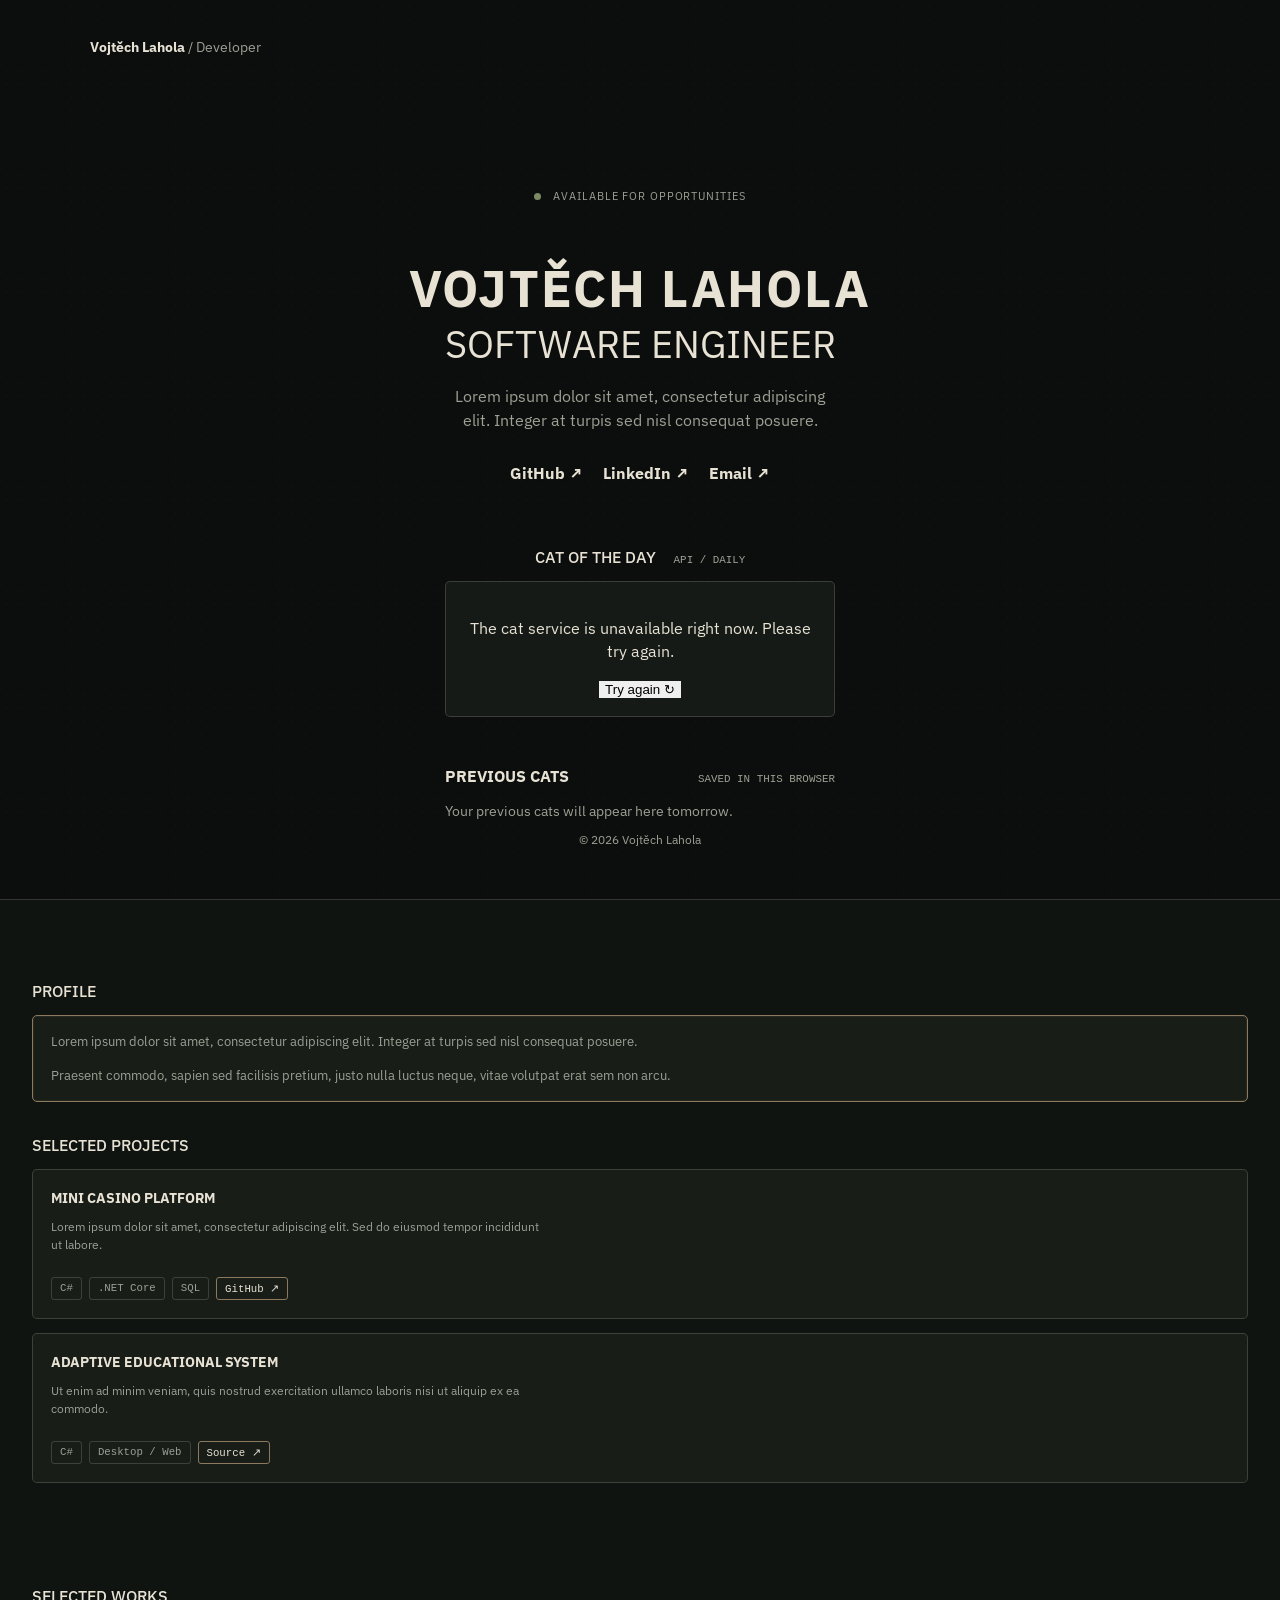
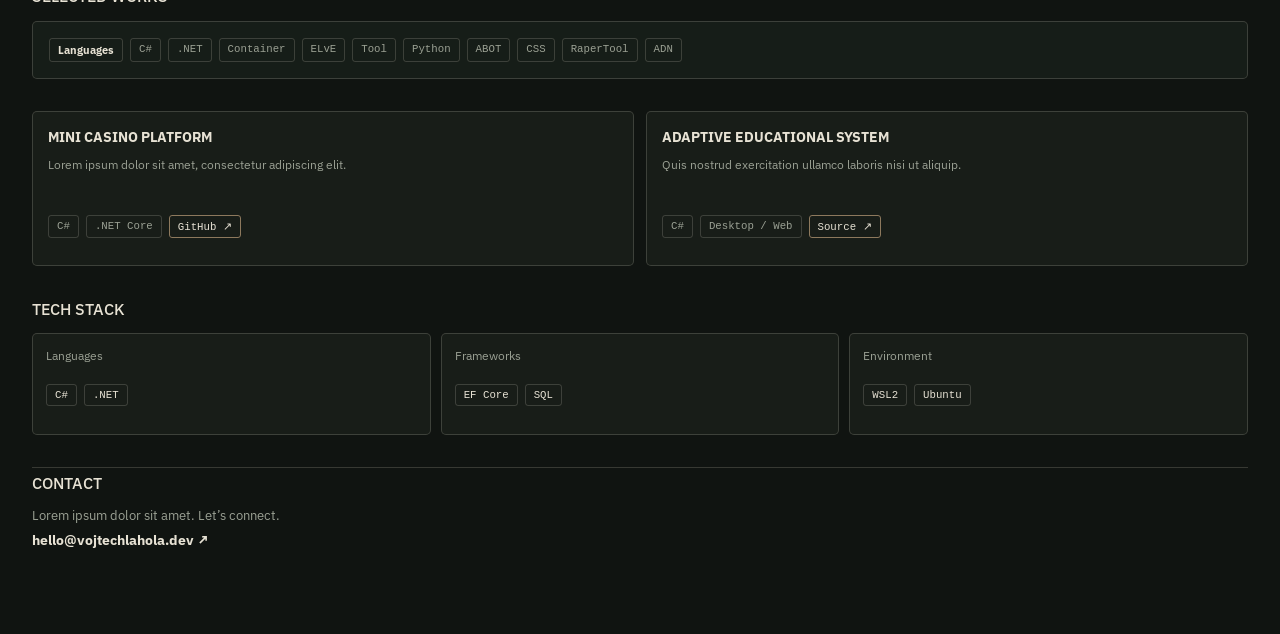
==== index.html @ 780a8e5b "Add previous cat history Co-authored-by: Copilot <223556219+Copilot@users.noreply.github.com>" ====
<!doctype html>
<html lang="en">
  <head>
    <meta charset="UTF-8" />
    <meta name="viewport" content="width=device-width, initial-scale=1.0" />
    <meta name="description" content="Portfolio of Vojtech Lahola, software engineer." />
    <title>Vojtech Lahola / Software Engineer</title>
    <link rel="preconnect" href="https://fonts.googleapis.com" />
    <link rel="preconnect" href="https://fonts.gstatic.com" crossorigin />
    <link href="https://fonts.googleapis.com/css2?family=IBM+Plex+Sans:wght@400;500;600;700&display=swap" rel="stylesheet" />
    <link rel="stylesheet" href="style.css?v=responsive-layout-animations" />
    <link rel="stylesheet" href="cat.css?v=cat-history" />
    <script src="script.js" defer></script>
    <script src="cat.js" defer></script>
  </head>
  <body>
    <div class="dashboard">
      <aside class="identity-panel">
        <a class="wordmark" href="#top">Vojtěch Lahola <span>/ Developer</span></a>
        <div class="identity-content">
          <p class="status-line"><span></span> Available for opportunities</p>
          <h1>Vojtěch Lahola</h1>
          <h2>Software Engineer</h2>
          <p class="identity-summary">Lorem ipsum dolor sit amet, consectetur adipiscing elit. Integer at turpis sed nisl consequat posuere.</p>
          <div class="identity-links">
            <a href="https://github.com/VojtechLahola" target="_blank" rel="noreferrer">GitHub ↗</a>
            <a href="https://www.linkedin.com/" target="_blank" rel="noreferrer">LinkedIn ↗</a>
            <a href="mailto:hello@vojtechlahola.dev">Email ↗</a>
          </div>
        </div>
        <div class="hero-cat">
          <div class="hero-cat-heading">
            <h2>Cat of the day</h2>
            <span>API / daily</span>
          </div>
          <div class="cat-card" aria-live="polite">
            <div class="cat-loading"><span class="loading-dot"></span><p>Finding today’s cat...</p></div>
            <img class="cat-image" alt="" />
            <div class="cat-details"><p class="cat-date"></p><div class="cat-actions"><a class="text-link cat-source" href="#" target="_blank" rel="noreferrer">Original ↗</a><a class="text-link cat-download" href="#" download>Save image ↓</a></div></div>
            <p class="cat-error" role="alert"></p>
            <button class="button button-primary retry-button" type="button">Try again ↻</button>
          </div>
          <section class="cat-history" aria-labelledby="cat-history-title">
            <div class="cat-history-heading"><h3 id="cat-history-title">Previous cats</h3><span>Saved in this browser</span></div>
            <div class="cat-history-list"></div>
            <p class="cat-history-empty">Your previous cats will appear here tomorrow.</p>
          </section>
        </div>
        <p class="identity-footer">© <span id="current-year"></span> Vojtěch Lahola</p>
      </aside>

      <main id="top" class="dashboard-main">
        <section id="profile" class="panel profile-panel">
          <h2 class="panel-title">Profile</h2>
          <div class="panel-box profile-box">
            <p>Lorem ipsum dolor sit amet, consectetur adipiscing elit. Integer at turpis sed nisl consequat posuere.</p>
            <p>Praesent commodo, sapien sed facilisis pretium, justo nulla luctus neque, vitae volutpat erat sem non arcu.</p>
          </div>
        </section>

        <section id="projects" class="panel projects-panel">
          <h2 class="panel-title">Selected projects</h2>
          <div class="project-list">
            <article class="project-row">
              <div><h3>Mini Casino Platform</h3><p>Lorem ipsum dolor sit amet, consectetur adipiscing elit. Sed do eiusmod tempor incididunt ut labore.</p></div>
              <div class="tag-list"><span>C#</span><span>.NET Core</span><span>SQL</span><a href="https://github.com/" target="_blank" rel="noreferrer">GitHub ↗</a></div>
            </article>
            <article class="project-row">
              <div><h3>Adaptive Educational System</h3><p>Ut enim ad minim veniam, quis nostrud exercitation ullamco laboris nisi ut aliquip ex ea commodo.</p></div>
              <div class="tag-list"><span>C#</span><span>Desktop / Web</span><a href="https://github.com/" target="_blank" rel="noreferrer">Source ↗</a></div>
            </article>
          </div>
        </section>

      </main>

      <aside class="dashboard-side">
        <section class="panel works-panel">
          <h2 class="panel-title">Selected works</h2>
          <div class="work-tags"><span>Languages</span><span>C#</span><span>.NET</span><span>Container</span><span>ELvE</span><span>Tool</span><span>Python</span><span>ABOT</span><span>CSS</span><span>RaperTool</span><span>ADN</span></div>
        </section>

        <section class="side-projects">
          <article class="side-project"><h3>Mini Casino Platform</h3><p>Lorem ipsum dolor sit amet, consectetur adipiscing elit.</p><div class="tag-list"><span>C#</span><span>.NET Core</span><a href="https://github.com/" target="_blank" rel="noreferrer">GitHub ↗</a></div></article>
          <article class="side-project"><h3>Adaptive Educational System</h3><p>Quis nostrud exercitation ullamco laboris nisi ut aliquip.</p><div class="tag-list"><span>C#</span><span>Desktop / Web</span><a href="https://github.com/" target="_blank" rel="noreferrer">Source ↗</a></div></article>
        </section>

        <section id="stack" class="panel tech-panel">
          <h2 class="panel-title">Tech stack</h2>
          <div class="tech-grid">
            <div><h3>Languages</h3><p><span>C#</span><span>.NET</span></p></div>
            <div><h3>Frameworks</h3><p><span>EF Core</span><span>SQL</span></p></div>
            <div><h3>Environment</h3><p><span>WSL2</span><span>Ubuntu</span></p></div>
          </div>
        </section>

        <section id="contact" class="panel contact-panel">
          <h2 class="panel-title">Contact</h2>
          <p>Lorem ipsum dolor sit amet. Let’s connect.</p>
          <a href="mailto:hello@vojtechlahola.dev">hello@vojtechlahola.dev ↗</a>
        </section>
      </aside>
    </div>
  </body>
</html>
---- style.css ----
:root {
  --background: #101411;
  --panel: #151a16;
  --panel-light: #1b211c;
  --ink: #e7e2d4;
  --muted: #9ba194;
  --forest: #3b4534;
  --olive: #7b8a62;
  --sand: #e7e2d4;
  --line: rgba(231, 226, 212, 0.18);
  --accent-line: #8d795d;
  --motion-ease: cubic-bezier(0.22, 1, 0.36, 1);
}

* {
  box-sizing: border-box;
}

html {
  overflow-x: clip;
  scroll-behavior: smooth;
}

body {
  overflow-x: clip;
  overscroll-behavior-x: none;
  margin: 0;
  color: var(--ink);
  background: var(--background);
  font-family: "IBM Plex Sans", sans-serif;
  line-height: 1.45;
}

body::before {
  position: fixed;
  inset: 0;
  z-index: -1;
  opacity: 0.14;
  background-image: radial-gradient(var(--olive) 1px, transparent 1px);
  background-size: 13px 13px;
  content: "";
  pointer-events: none;
}

@keyframes rise-in {
  from {
    opacity: 0;
    transform: translateY(18px);
  }

  to {
    opacity: 1;
    transform: translateY(0);
  }
}

@keyframes soft-glow {
  0%,
  100% {
    box-shadow: 0 0 0 0 rgba(123, 138, 98, 0);
  }

  50% {
    box-shadow: 0 0 0 5px rgba(123, 138, 98, 0.08);
  }
}

@keyframes status-blink {
  0%,
  100% {
    opacity: 0.55;
    transform: scale(0.9);
  }

  50% {
    opacity: 1;
    transform: scale(1.15);
  }
}

a {
  color: inherit;
  text-decoration: none;
}

h1,
h2,
h3,
.wordmark {
  font-family: "IBM Plex Sans", sans-serif;
}

.dashboard {
  display: block;
  min-height: 100vh;
}

.identity-panel {
  display: grid;
  grid-template-columns: minmax(0, 1fr) minmax(0, 390px);
  grid-template-rows: auto 1fr auto;
  align-items: center;
  column-gap: clamp(24px, 4vw, 56px);
  min-width: 0;
  min-height: min(100svh, 900px);
  padding: 38px clamp(24px, 7vw, 96px) 32px;
  border-bottom: 1px solid var(--line);
  background: rgba(12, 15, 13, 0.86);
}

.wordmark,
.identity-content,
.hero-cat,
.identity-footer {
  animation: rise-in 0.8s var(--motion-ease) both;
}

.identity-content {
  animation-delay: 120ms;
}

.hero-cat {
  animation-delay: 220ms;
}

.identity-footer {
  animation-delay: 320ms;
}

.wordmark {
  font-size: 0.85rem;
  font-weight: 700;
  transition: color 180ms ease;
}

.wordmark:hover {
  color: var(--olive);
}

.wordmark span {
  color: var(--muted);
  font-weight: 400;
}

.identity-content {
  grid-column: 1;
  grid-row: 2;
  width: 100%;
  min-width: 0;
}

.status-line {
  color: var(--muted);
  font-size: 0.7rem;
  letter-spacing: 0.08em;
  text-transform: uppercase;
}

.status-line span {
  display: inline-block;
  width: 7px;
  height: 7px;
  margin-right: 8px;
  border-radius: 50%;
  background: var(--olive);
  animation: status-blink 2.4s ease-in-out infinite;
}

.identity-content h1 {
  margin: 60px 0 0;
  border-left: 2px solid var(--accent-line);
  padding-left: 18px;
  font-size: clamp(2.6rem, 4vw, 4.1rem);
  line-height: 0.96;
  letter-spacing: 0.035em;
  text-transform: uppercase;
}

.identity-content h2 {
  margin: 12px 0 22px 20px;
  color: var(--sand);
  font-size: clamp(1.7rem, 3vw, 2.8rem);
  font-weight: 400;
  line-height: 1;
  text-transform: uppercase;
}

.identity-summary {
  max-width: 370px;
  margin: 0 0 30px 20px;
  color: var(--muted);
}

.identity-links {
  display: flex;
  flex-wrap: wrap;
  gap: 20px;
  margin-left: 20px;
  color: var(--sand);
  font-weight: 700;
}

.identity-links a:hover,
.contact-panel a:hover {
  color: var(--olive);
}

.identity-links a {
  transition: color 180ms ease, transform 180ms ease;
}

.identity-links a:hover {
  transform: translateY(-2px);
}

.identity-footer {
  grid-column: 1;
  grid-row: 3;
  margin: 0;
  color: var(--muted);
  font-size: 0.75rem;
}

.hero-cat {
  grid-column: 2;
  grid-row: 2;
  width: min(100%, 560px);
  max-width: 390px;
  min-width: 0;
  justify-self: end;
}

.hero-cat-heading {
  display: flex;
  align-items: baseline;
  justify-content: space-between;
  min-width: 0;
  margin-bottom: 12px;
}

.hero-cat-heading h2 {
  margin: 0;
  color: var(--ink);
  font-size: 1rem;
  font-weight: 500;
  text-transform: uppercase;
}

.hero-cat-heading span {
  color: var(--muted);
  font: 0.68rem "Courier New", monospace;
  text-transform: uppercase;
}

.hero-cat .cat-card {
  width: 100%;
  max-width: none;
  margin: 0;
}

.cat-card {
  transition: border-color 220ms ease, box-shadow 220ms ease, transform 220ms ease;
}

.cat-card:hover {
  border-color: rgba(141, 121, 93, 0.7);
  box-shadow: 0 12px 30px rgba(0, 0, 0, 0.18);
  transform: translateY(-3px);
}

.hero-cat .cat-image {
  height: clamp(240px, 28vw, 360px);
  object-fit: cover;
}

.dashboard-main,
.dashboard-side {
  width: min(1280px, calc(100% - 64px));
  min-width: 0;
  margin: 0 auto;
  padding: 80px 0 50px;
}

.dashboard-side {
  padding-top: 20px;
  background: transparent;
}

.panel {
  min-width: 0;
  margin-bottom: 32px;
  animation: rise-in 0.75s var(--motion-ease) both;
}

.dashboard-main .panel:nth-child(2) {
  animation-delay: 100ms;
}

.dashboard-side .panel:nth-child(2) {
  animation-delay: 100ms;
}

.dashboard-side .panel:nth-child(3) {
  animation-delay: 180ms;
}

.dashboard-side .panel:nth-child(4) {
  animation-delay: 260ms;
}

.panel-title {
  margin: 0 0 12px;
  color: var(--ink);
  font-size: 1rem;
  font-weight: 500;
  text-transform: uppercase;
}

.panel-title-row {
  display: flex;
  align-items: baseline;
  justify-content: space-between;
}

.panel-note {
  color: var(--muted);
  font: 0.68rem "Courier New", monospace;
  text-transform: uppercase;
}

.panel-box,
.project-row,
.cat-card,
.side-project,
.tech-grid > div {
  border: 1px solid var(--line);
  border-radius: 5px;
  background: rgba(27, 33, 28, 0.78);
}

.project-row,
.side-project,
.tech-grid > div {
  transition: border-color 220ms ease, background-color 220ms ease, transform 220ms ease;
}

.project-row:hover,
.side-project:hover,
.tech-grid > div:hover {
  border-color: rgba(141, 121, 93, 0.65);
  background: rgba(32, 40, 33, 0.9);
  transform: translateY(-4px);
}

.panel-box {
  border-color: var(--accent-line);
  padding: 16px 18px;
  box-shadow: inset 0 0 0 1px rgba(141, 121, 93, 0.12);
}

.panel-box p {
  margin: 0 0 14px;
  color: var(--muted);
  font-size: 0.84rem;
}

.panel-box p:last-child {
  margin: 0;
}

.project-list {
  display: grid;
  gap: 14px;
}

.project-row {
  display: flex;
  flex-direction: column;
  justify-content: space-between;
  min-height: 150px;
  padding: 18px;
}

.project-row h3,
.side-project h3 {
  margin: 0 0 8px;
  color: var(--ink);
  font-size: 0.9rem;
  text-transform: uppercase;
}

.project-row p,
.side-project p {
  max-width: 500px;
  margin: 0;
  color: var(--muted);
  font-size: 0.78rem;
}

.tag-list,
.work-tags,
.tech-grid p {
  display: flex;
  flex-wrap: wrap;
  gap: 7px;
}

.tag-list {
  margin-top: 16px;
}

.tag-list span,
.tag-list a,
.work-tags span,
.tech-grid p span {
  padding: 4px 8px;
  border: 1px solid var(--line);
  border-radius: 3px;
  color: var(--muted);
  font: 0.67rem "Courier New", monospace;
}

.tag-list a {
  border-color: var(--accent-line);
  color: var(--sand);
  transition: background-color 180ms ease, color 180ms ease, border-color 180ms ease;
}

.tag-list a:hover {
  border-color: var(--olive);
  color: var(--ink);
  background: rgba(123, 138, 98, 0.12);
}

.work-tags {
  padding: 16px;
  border: 1px solid var(--line);
  border-radius: 5px;
  background: rgba(27, 33, 28, 0.7);
}

.work-tags span:first-child {
  color: var(--ink);
  font-family: inherit;
  font-weight: 700;
}

.side-projects {
  display: grid;
  grid-template-columns: 1fr 1fr;
  gap: 12px;
  margin: 0 0 32px;
}

.side-project {
  min-height: 155px;
  padding: 15px;
}

.side-project p {
  min-height: 44px;
}

.tech-grid {
  display: grid;
  grid-template-columns: repeat(3, 1fr);
  gap: 10px;
}

.tech-grid > div {
  min-height: 102px;
  padding: 13px;
}

.tech-grid h3 {
  margin: 0 0 20px;
  color: var(--muted);
  font-size: 0.75rem;
  font-weight: 400;
}

.tech-grid p {
  margin: 0;
}

.tech-grid p span {
  color: var(--ink);
}

.contact-panel {
  padding-top: 4px;
  border-top: 1px solid var(--line);
}

.contact-panel p {
  margin: 0 0 3px;
  color: var(--muted);
  font-size: 0.8rem;
}

.contact-panel a {
  color: var(--sand);
  font-size: 0.85rem;
  font-weight: 700;
  transition: color 180ms ease;
}

.sr-only {
  position: absolute;
  width: 1px;
  height: 1px;
  padding: 0;
  margin: -1px;
  overflow: hidden;
  clip: rect(0, 0, 0, 0);
  white-space: nowrap;
  border: 0;
}

@media (max-width: 1400px) {
  .identity-panel {
    display: grid;
    grid-template-columns: minmax(0, 1fr);
    grid-template-rows: auto auto auto auto;
    align-items: start;
    min-height: min(100svh, 900px);
    padding: 38px clamp(24px, 7vw, 96px) 42px;
  }

  .identity-content {
    grid-column: 1;
    grid-row: 2;
    width: 100%;
    margin: 110px 0 52px;
    text-align: center;
  }

  .identity-content h1 {
    border-left: 0;
    padding-left: 0;
  }

  .identity-content h2 {
    margin-left: 0;
  }

  .identity-summary {
    margin-right: auto;
    margin-left: auto;
  }

  .identity-links {
    justify-content: center;
    margin-left: 0;
  }

  .hero-cat {
    grid-column: 1;
    grid-row: 3;
    width: min(100%, 560px);
    margin: 0 auto;
  }

  .hero-cat-heading {
    justify-content: center;
    gap: 18px;
  }

  .identity-footer {
    grid-column: 1;
    grid-row: 4;
    text-align: center;
  }
}

@media (max-width: 900px) {
  .identity-panel {
    min-height: auto;
    padding: 38px clamp(24px, 7vw, 64px) 42px;
  }

  .identity-content {
    width: 100%;
    margin: 110px 0 52px;
  }

  .hero-cat {
    width: min(100%, 560px);
    margin: 0 auto;
  }

  .hero-cat .cat-image {
    height: min(48vw, 360px);
  }
}

@media (max-width: 1100px) {
  .identity-panel {
    min-height: auto;
    padding: 38px clamp(24px, 6vw, 64px) 42px;
  }

  .identity-content {
    width: 100%;
    margin: 110px 0 52px;
  }

  .hero-cat {
    width: min(100%, 560px);
    margin: 0 auto;
  }
}

@media (max-width: 720px) {
  .identity-panel {
    min-height: 100svh;
    padding: 22px 18px 34px;
  }

  .identity-content {
    margin: 42px 0 28px;
  }

  .identity-content h1 {
    margin-top: 28px;
    font-size: clamp(2.35rem, 11vw, 3.8rem);
  }

  .identity-content h2 {
    font-size: clamp(1.35rem, 7vw, 2.1rem);
    margin-bottom: 18px;
  }

  .identity-summary {
    max-width: 330px;
    font-size: 0.92rem;
    margin-bottom: 24px;
  }

  .hero-cat {
    width: 100%;
  }

  .hero-cat .cat-image {
    height: min(56vw, 280px);
  }

  .dashboard-main,
  .dashboard-side {
    width: min(100% - 36px, 1280px);
    padding: 58px 0 38px;
  }

  .dashboard-side {
    padding-top: 5px;
  }

  .side-projects,
  .tech-grid {
    grid-template-columns: 1fr;
  }

  .side-project {
    min-height: auto;
  }

  .tech-grid > div {
    min-height: auto;
  }

  .identity-footer {
    display: none;
  }
}

@media (min-width: 1800px) {
  .identity-panel {
    width: min(100%, 1680px);
    margin: 0 auto;
    border-right: 1px solid var(--line);
    border-left: 1px solid var(--line);
  }

  .dashboard-main,
  .dashboard-side {
    width: min(1440px, calc(100% - 120px));
  }
}

@media (prefers-reduced-motion: reduce) {
  *,
  *::before,
  *::after {
    animation-duration: 0.01ms !important;
    animation-iteration-count: 1 !important;
    scroll-behavior: auto !important;
    transition-duration: 0.01ms !important;
  }
}
---- cat.css ----
.cat-page {
  padding: 90px 0 140px;
}

.cat-home-section {
  padding: 20px 0 130px;
}

.cat-home-heading {
  display: flex;
  align-items: end;
  justify-content: space-between;
  gap: 30px;
  margin-bottom: 38px;
}

.cat-home-heading h2 {
  margin: 0;
  font-size: clamp(2.4rem, 5vw, 4.5rem);
  line-height: 0.98;
  letter-spacing: -0.07em;
}

.cat-home-heading > p {
  max-width: 220px;
  margin: 0 0 5px;
  color: var(--muted);
  font-size: 0.9rem;
}

.cat-home-section .cat-card,
.cat-card {
  max-width: 850px;
  margin: 0 auto;
  padding: 10px;
  border: 1px solid var(--line);
  border-radius: 5px;
  background: var(--panel);
}

.cat-home-section .cat-card {
  max-width: 100%;
}

.cat-image {
  display: none;
  width: 100%;
  height: clamp(220px, 30vw, 360px);
  object-fit: contain;
  object-position: center;
  background: #0c0f0d;
}

.cat-image.is-visible {
  display: block;
}

.cat-loading {
  display: flex;
  align-items: center;
  justify-content: center;
  min-height: 260px;
  background: var(--panel-light);
  color: var(--muted);
}

.cat-loading p {
  margin: 0;
  font-weight: 700;
}

.loading-dot {
  width: 10px;
  height: 10px;
  margin-right: 12px;
  border-radius: 50%;
  background: var(--olive);
  animation: pulse 1s infinite alternate;
}

.cat-details {
  display: none;
  align-items: center;
  justify-content: space-between;
  padding: 14px 4px 4px;
}

.cat-actions,
.cat-history-actions {
  display: flex;
  flex-wrap: wrap;
  gap: 14px;
}

.cat-history {
  max-width: 850px;
  margin: 48px auto 0;
}

.cat-history-heading {
  display: flex;
  align-items: baseline;
  justify-content: space-between;
  gap: 20px;
  margin-bottom: 14px;
}

.cat-history-heading h2,
.cat-history-heading h3 {
  margin: 0;
  font-size: 1rem;
  text-transform: uppercase;
}

.cat-history-heading span {
  color: var(--muted);
  font: 0.68rem "Courier New", monospace;
  text-transform: uppercase;
}

.cat-history-list {
  display: grid;
  grid-template-columns: repeat(auto-fill, minmax(170px, 1fr));
  gap: 12px;
}

.cat-history-item {
  overflow: hidden;
  border: 1px solid var(--line);
  border-radius: 5px;
  background: rgba(27, 33, 28, 0.78);
  transition: border-color 220ms ease, transform 220ms ease;
}

.cat-history-item:hover {
  border-color: var(--accent-line);
  transform: translateY(-3px);
}

.cat-history-item img {
  display: block;
  width: 100%;
  height: 130px;
  object-fit: cover;
  background: #0c0f0d;
}

.cat-history-item > p {
  margin: 10px 12px 8px;
  color: var(--muted);
  font: 0.7rem "Courier New", monospace;
}

.cat-history-actions {
  padding: 0 12px 12px;
  font-size: 0.75rem;
}

.cat-history-empty {
  margin: 0;
  color: var(--muted);
  font-size: 0.85rem;
}

.cat-history-empty[hidden] {
  display: none;
}

.cat-details.is-visible {
  display: flex;
}

.cat-date {
  margin: 0;
  color: var(--muted);
  font-size: 0.8rem;
  font-weight: 700;
  letter-spacing: 0.1em;
  text-transform: uppercase;
}

.cat-source {
  font-size: 0.85rem;
}

.cat-error {
  display: none;
  margin: 25px 10px 0;
  color: var(--ink);
  text-align: center;
}

.cat-error.is-visible {
  display: block;
}

.retry-button {
  display: none;
  margin: 18px auto 8px;
  border: 0;
  cursor: pointer;
}

.retry-button.is-visible {
  display: flex;
}

@keyframes pulse {
  from {
    opacity: 0.35;
  }

  to {
    opacity: 1;
  }
}

@media (max-width: 700px) {
  .cat-page {
    padding: 70px 0 100px;
  }

  .cat-home-section {
    padding: 0 0 85px;
  }

  .cat-home-heading {
    display: block;
  }

  .cat-home-heading > p {
    margin-top: 20px;
  }

  .cat-loading {
    min-height: 300px;
  }

  .cat-details {
    align-items: flex-start;
    flex-direction: column;
    gap: 14px;
  }

  .cat-history-heading {
    align-items: flex-start;
    flex-direction: column;
    gap: 6px;
  }

  .cat-history-list {
    grid-template-columns: repeat(2, minmax(0, 1fr));
  }
}

@media (prefers-reduced-motion: reduce) {
  .cat-history-item {
    transition: none;
  }
}
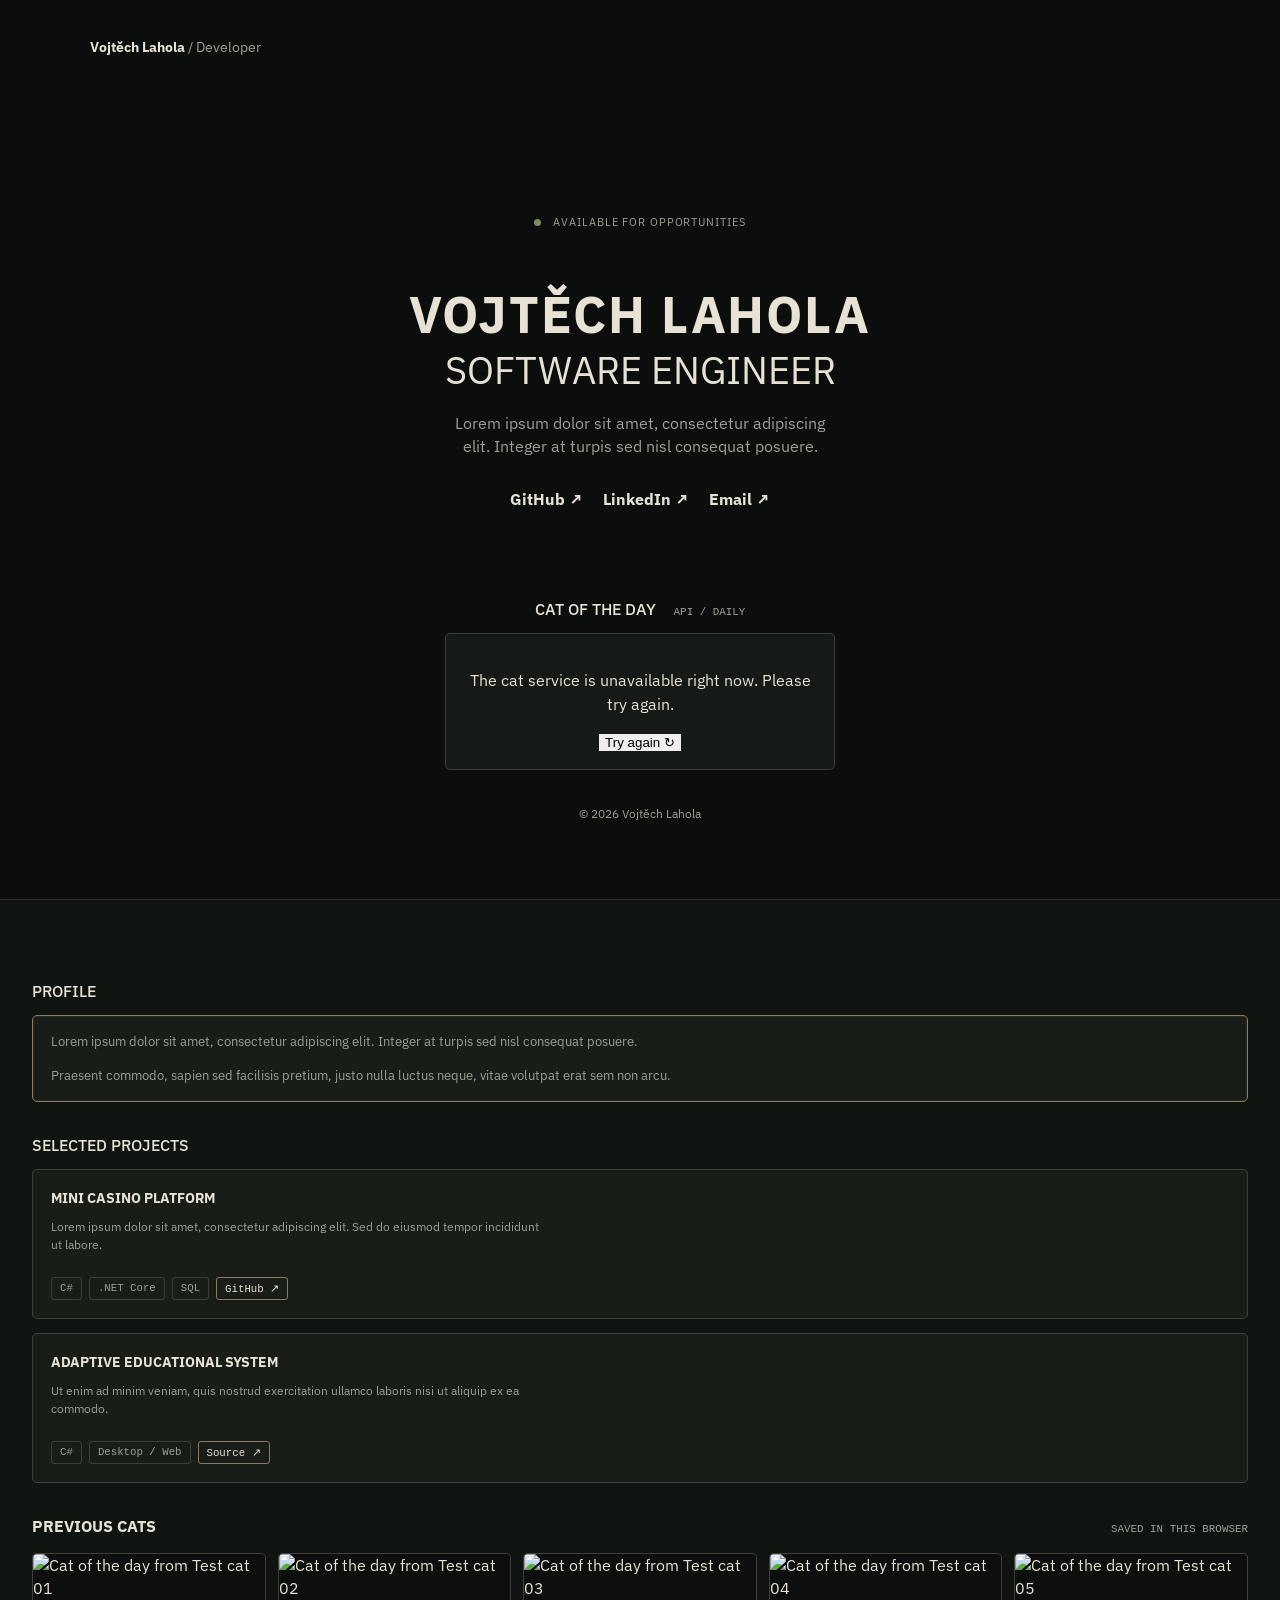
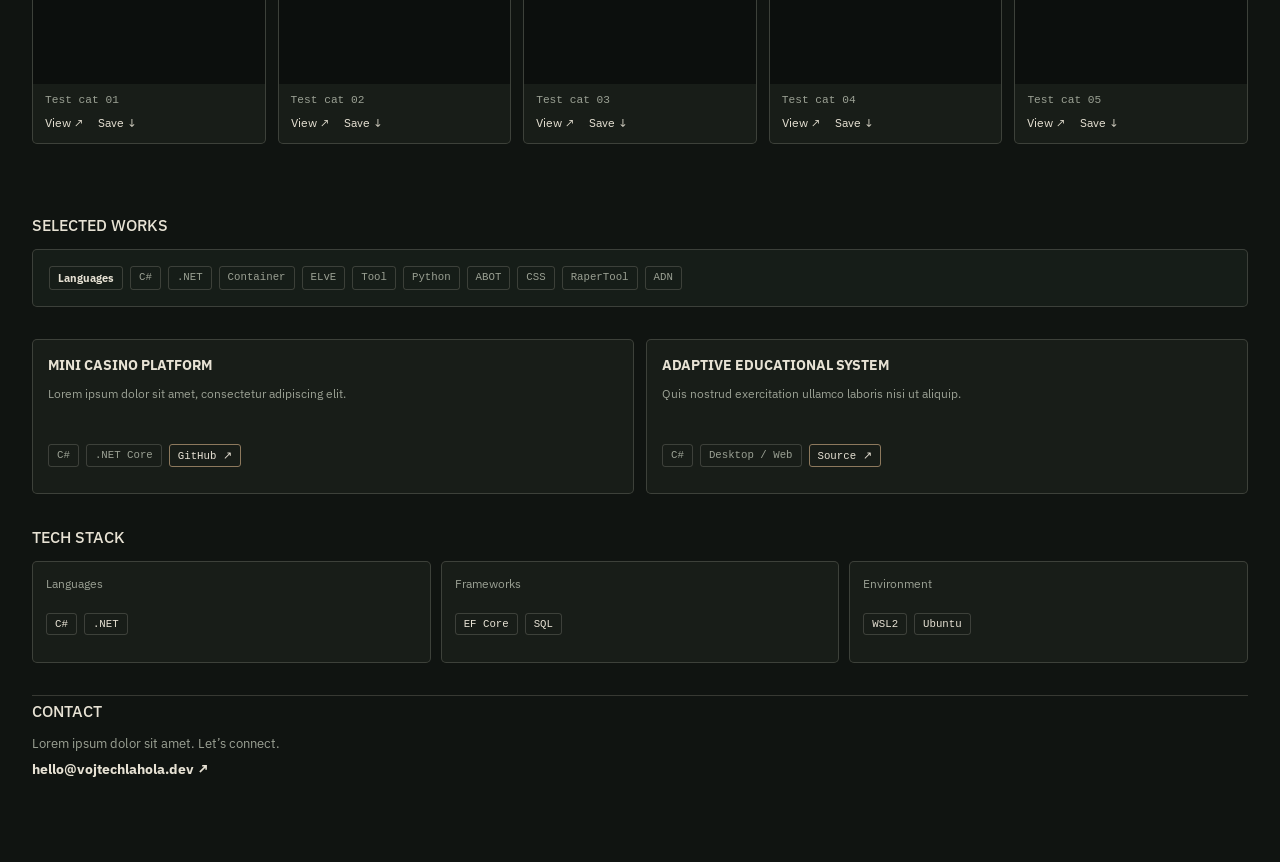
==== commit de3e458a: "Move cat history into five-item row Co-authored-by: Copilot <223556219+Copilot@users.noreply.github." ====
--- a/index.html
+++ b/index.html
@@ -9,7 +9,7 @@
     <link rel="preconnect" href="https://fonts.gstatic.com" crossorigin />
     <link href="https://fonts.googleapis.com/css2?family=IBM+Plex+Sans:wght@400;500;600;700&display=swap" rel="stylesheet" />
     <link rel="stylesheet" href="style.css?v=responsive-layout-animations" />
-    <link rel="stylesheet" href="cat.css?v=cat-history" />
+    <link rel="stylesheet" href="cat.css?v=cat-history-row" />
     <script src="script.js" defer></script>
     <script src="cat.js" defer></script>
   </head>
@@ -36,15 +36,10 @@
           <div class="cat-card" aria-live="polite">
             <div class="cat-loading"><span class="loading-dot"></span><p>Finding today’s cat...</p></div>
             <img class="cat-image" alt="" />
-            <div class="cat-details"><p class="cat-date"></p><div class="cat-actions"><a class="text-link cat-source" href="#" target="_blank" rel="noreferrer">Original ↗</a><a class="text-link cat-download" href="#" download>Save image ↓</a></div></div>
+            <div class="cat-details"><p class="cat-date"></p><a class="text-link cat-source" href="#" target="_blank" rel="noreferrer">Original ↗</a></div>
             <p class="cat-error" role="alert"></p>
             <button class="button button-primary retry-button" type="button">Try again ↻</button>
           </div>
-          <section class="cat-history" aria-labelledby="cat-history-title">
-            <div class="cat-history-heading"><h3 id="cat-history-title">Previous cats</h3><span>Saved in this browser</span></div>
-            <div class="cat-history-list"></div>
-            <p class="cat-history-empty">Your previous cats will appear here tomorrow.</p>
-          </section>
         </div>
         <p class="identity-footer">© <span id="current-year"></span> Vojtěch Lahola</p>
       </aside>
@@ -70,6 +65,12 @@
               <div class="tag-list"><span>C#</span><span>Desktop / Web</span><a href="https://github.com/" target="_blank" rel="noreferrer">Source ↗</a></div>
             </article>
           </div>
+        </section>
+
+        <section class="cat-history panel" aria-labelledby="cat-history-title">
+          <div class="cat-history-heading"><h2 id="cat-history-title">Previous cats</h2><span>Saved in this browser</span></div>
+          <div class="cat-history-list"></div>
+          <p class="cat-history-empty">Your previous cats will appear here tomorrow.</p>
         </section>
 
       </main>
--- a/cat.css
+++ b/cat.css
@@ -97,6 +97,11 @@
   margin: 48px auto 0;
 }
 
+.dashboard-main .cat-history {
+  max-width: none;
+  margin-top: 20px;
+}
+
 .cat-history-heading {
   display: flex;
   align-items: baseline;
@@ -120,7 +125,7 @@
 
 .cat-history-list {
   display: grid;
-  grid-template-columns: repeat(auto-fill, minmax(170px, 1fr));
+  grid-template-columns: repeat(5, minmax(0, 1fr));
   gap: 12px;
 }
 
@@ -249,7 +254,9 @@
   }
 
   .cat-history-list {
-    grid-template-columns: repeat(2, minmax(0, 1fr));
+    grid-template-columns: repeat(5, minmax(120px, 1fr));
+    overflow-x: auto;
+    padding-bottom: 6px;
   }
 }
 
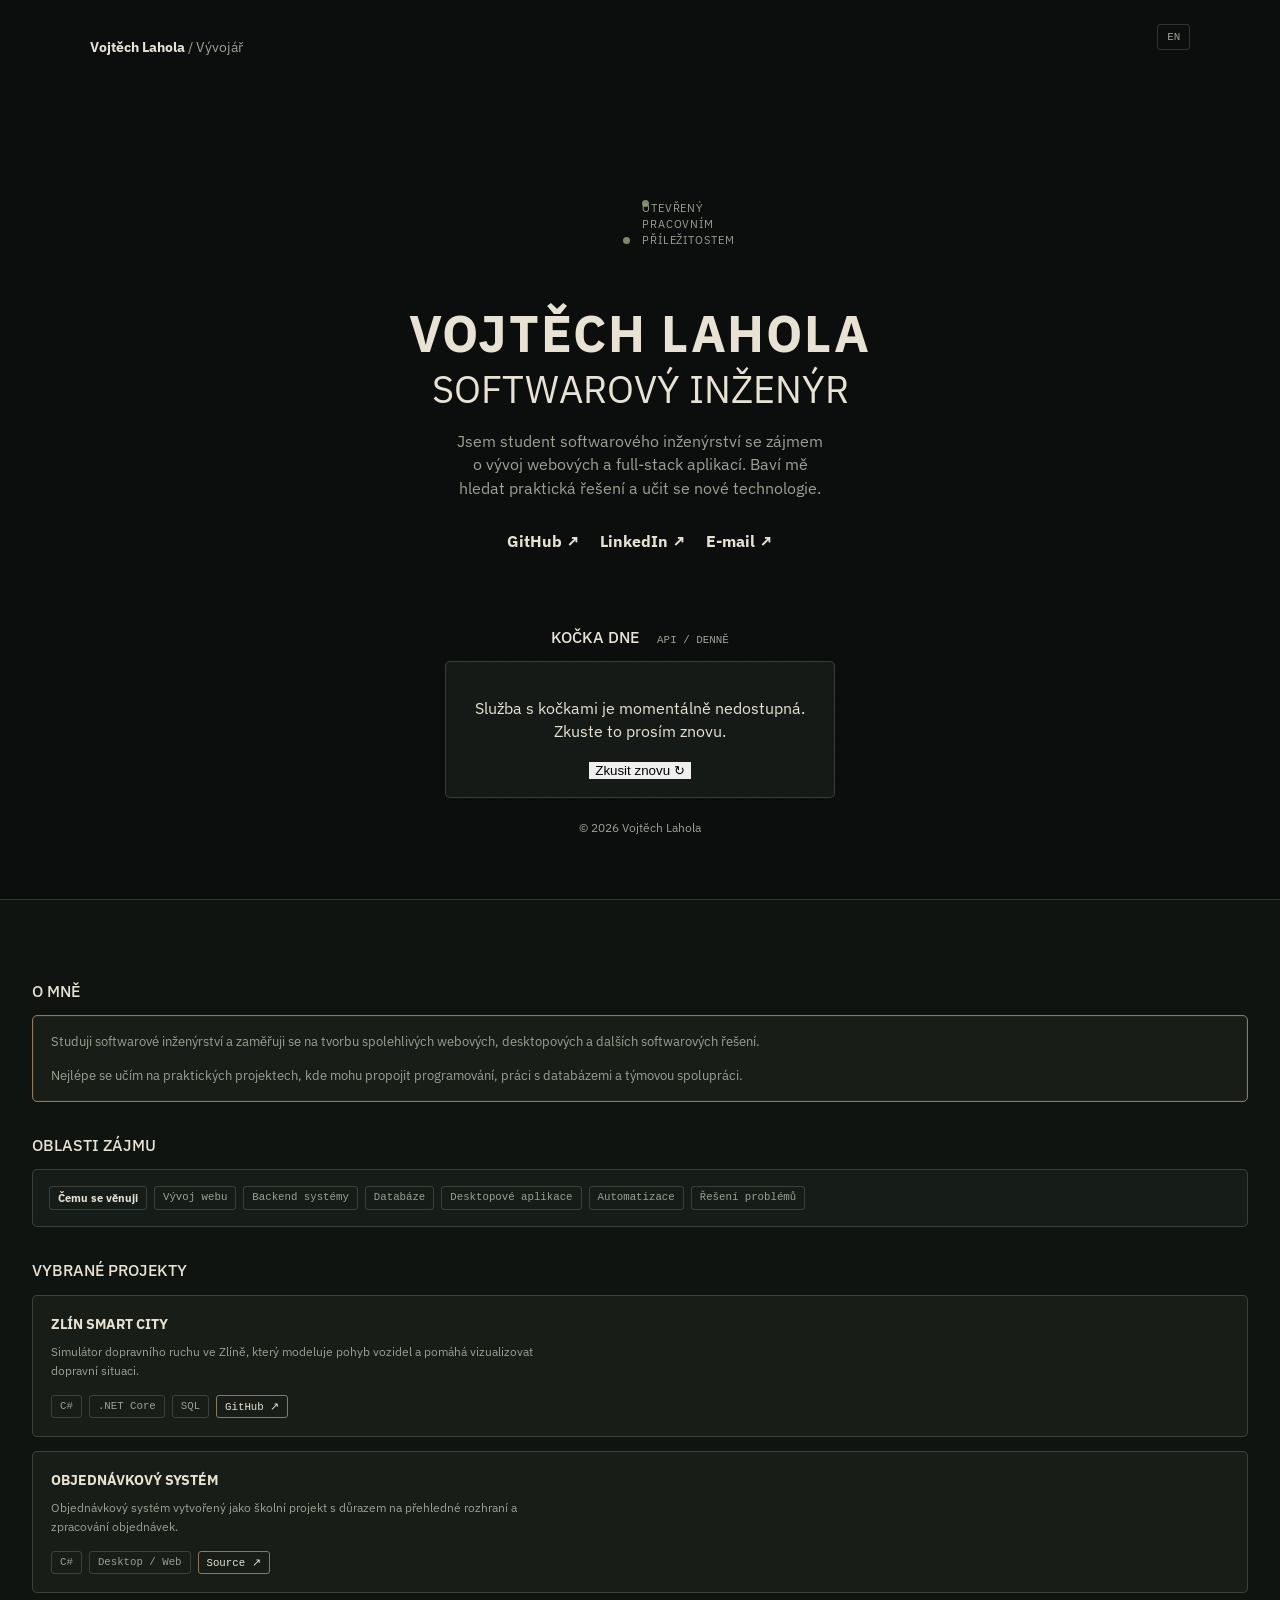
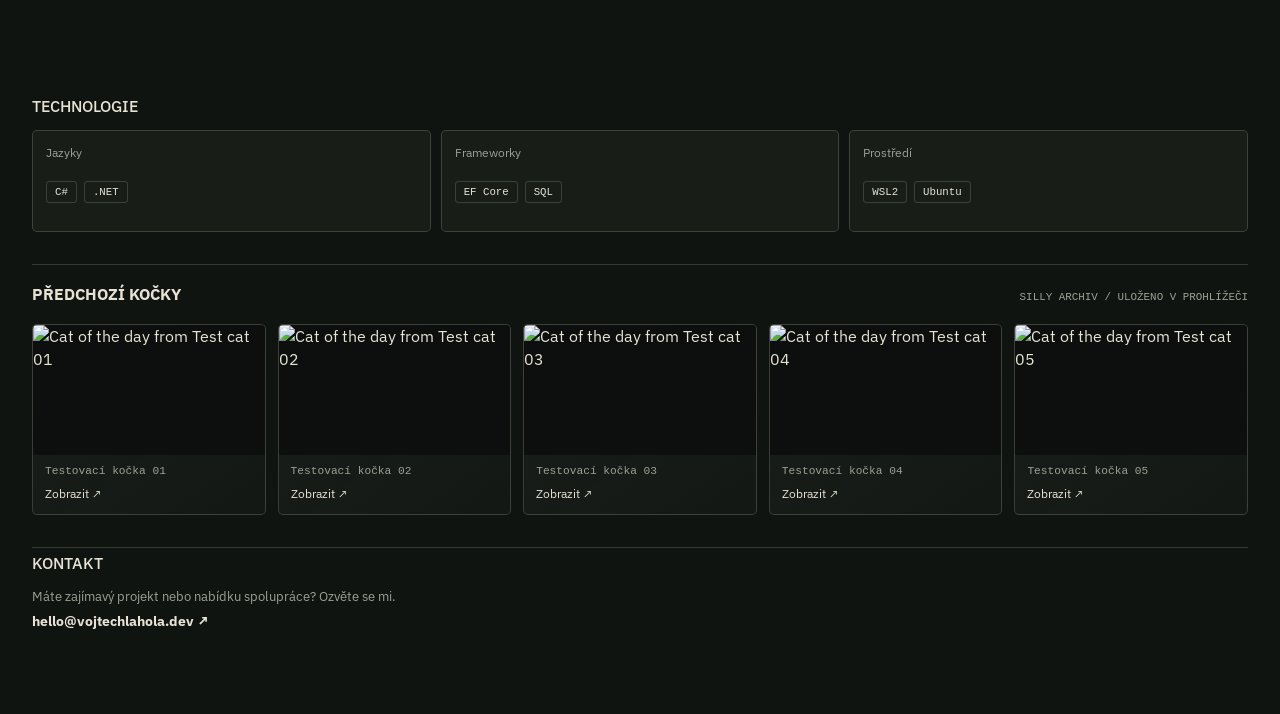
==== commit d7db7200: "Add multilingual support and improve layout for cat history section" ====
--- a/index.html
+++ b/index.html
@@ -1,10 +1,10 @@
 <!doctype html>
-<html lang="en">
+<html lang="cs">
   <head>
     <meta charset="UTF-8" />
     <meta name="viewport" content="width=device-width, initial-scale=1.0" />
     <meta name="description" content="Portfolio of Vojtech Lahola, software engineer." />
-    <title>Vojtech Lahola / Software Engineer</title>
+    <title>Vojtech Lahola / Softwarový inženýr</title>
     <link rel="preconnect" href="https://fonts.googleapis.com" />
     <link rel="preconnect" href="https://fonts.gstatic.com" crossorigin />
     <link href="https://fonts.googleapis.com/css2?family=IBM+Plex+Sans:wght@400;500;600;700&display=swap" rel="stylesheet" />
@@ -13,32 +13,33 @@
     <script src="script.js" defer></script>
     <script src="cat.js" defer></script>
   </head>
-  <body>
+  <body data-title-cs="Vojtech Lahola / Softwarový inženýr" data-title-en="Vojtech Lahola / Software Engineer">
     <div class="dashboard">
       <aside class="identity-panel">
-        <a class="wordmark" href="#top">Vojtěch Lahola <span>/ Developer</span></a>
+        <button class="language-toggle" type="button" aria-label="Přepnout do angličtiny" aria-pressed="false">EN</button>
+        <a class="wordmark" href="#top">Vojtěch Lahola <span>/ <span data-cs="Vývojář" data-en="Developer">Vývojář</span></span></a>
         <div class="identity-content">
-          <p class="status-line"><span></span> Available for opportunities</p>
+          <p class="status-line"><span></span> <span data-cs="Otevřený pracovním příležitostem" data-en="Available for opportunities">Otevřený pracovním příležitostem</span></p>
           <h1>Vojtěch Lahola</h1>
-          <h2>Software Engineer</h2>
-          <p class="identity-summary">Lorem ipsum dolor sit amet, consectetur adipiscing elit. Integer at turpis sed nisl consequat posuere.</p>
+          <h2 data-cs="Softwarový inženýr" data-en="Software Engineer">Softwarový inženýr</h2>
+          <p class="identity-summary" data-cs="Jsem student softwarového inženýrství se zájmem o vývoj webových a full-stack aplikací. Baví mě hledat praktická řešení a učit se nové technologie." data-en="I am a software engineering student interested in web and full-stack applications. I enjoy finding practical solutions and learning new technologies.">Jsem student softwarového inženýrství se zájmem o vývoj webových a full-stack aplikací. Baví mě hledat praktická řešení a učit se nové technologie.</p>
           <div class="identity-links">
             <a href="https://github.com/VojtechLahola" target="_blank" rel="noreferrer">GitHub ↗</a>
             <a href="https://www.linkedin.com/" target="_blank" rel="noreferrer">LinkedIn ↗</a>
-            <a href="mailto:hello@vojtechlahola.dev">Email ↗</a>
+            <a href="mailto:hello@vojtechlahola.dev">E-mail ↗</a>
           </div>
         </div>
         <div class="hero-cat">
           <div class="hero-cat-heading">
-            <h2>Cat of the day</h2>
-            <span>API / daily</span>
+            <h2 data-cs="Kočka dne" data-en="Cat of the day">Kočka dne</h2>
+            <span data-cs="API / denně" data-en="API / daily">API / denně</span>
           </div>
           <div class="cat-card" aria-live="polite">
-            <div class="cat-loading"><span class="loading-dot"></span><p>Finding today’s cat...</p></div>
+            <div class="cat-loading"><span class="loading-dot"></span><p data-cs="Hledám dnešní kočku..." data-en="Finding today’s cat...">Hledám dnešní kočku...</p></div>
             <img class="cat-image" alt="" />
-            <div class="cat-details"><p class="cat-date"></p><a class="text-link cat-source" href="#" target="_blank" rel="noreferrer">Original ↗</a></div>
+            <div class="cat-details"><p class="cat-date"></p><a class="text-link cat-source" href="#" target="_blank" rel="noreferrer" data-cs="Originál ↗" data-en="Original ↗">Originál ↗</a></div>
             <p class="cat-error" role="alert"></p>
-            <button class="button button-primary retry-button" type="button">Try again ↻</button>
+            <button class="button button-primary retry-button" type="button" data-cs="Zkusit znovu ↻" data-en="Try again ↻">Zkusit znovu ↻</button>
           </div>
         </div>
         <p class="identity-footer">© <span id="current-year"></span> Vojtěch Lahola</p>
@@ -46,58 +47,53 @@
 
       <main id="top" class="dashboard-main">
         <section id="profile" class="panel profile-panel">
-          <h2 class="panel-title">Profile</h2>
+          <h2 class="panel-title" data-cs="O mně" data-en="About me">O mně</h2>
           <div class="panel-box profile-box">
-            <p>Lorem ipsum dolor sit amet, consectetur adipiscing elit. Integer at turpis sed nisl consequat posuere.</p>
-            <p>Praesent commodo, sapien sed facilisis pretium, justo nulla luctus neque, vitae volutpat erat sem non arcu.</p>
+            <p data-cs="Studuji softwarové inženýrství a zaměřuji se na tvorbu spolehlivých webových, desktopových a dalších softwarových řešení." data-en="I study software engineering and focus on building reliable web, desktop, and other software solutions.">Studuji softwarové inženýrství a zaměřuji se na tvorbu spolehlivých webových, desktopových a dalších softwarových řešení.</p>
+            <p data-cs="Nejlépe se učím na praktických projektech, kde mohu propojit programování, práci s databázemi a týmovou spolupráci." data-en="I learn best through practical projects where I can combine programming, databases, and teamwork.">Nejlépe se učím na praktických projektech, kde mohu propojit programování, práci s databázemi a týmovou spolupráci.</p>
           </div>
         </section>
 
+        <section class="panel focus-panel">
+          <h2 class="panel-title" data-cs="Oblasti zájmu" data-en="Focus areas">Oblasti zájmu</h2>
+          <div class="work-tags"><span data-cs="Čemu se věnuji" data-en="What I enjoy">Čemu se věnuji</span><span data-cs="Vývoj webu" data-en="Web development">Vývoj webu</span><span data-cs="Backend systémy" data-en="Backend systems">Backend systémy</span><span data-cs="Databáze" data-en="Databases">Databáze</span><span data-cs="Desktopové aplikace" data-en="Desktop apps">Desktopové aplikace</span><span data-cs="Automatizace" data-en="Automation">Automatizace</span><span data-cs="Řešení problémů" data-en="Problem solving">Řešení problémů</span></div>
+        </section>
+
         <section id="projects" class="panel projects-panel">
-          <h2 class="panel-title">Selected projects</h2>
+          <h2 class="panel-title" data-cs="Vybrané projekty" data-en="Selected projects">Vybrané projekty</h2>
           <div class="project-list">
             <article class="project-row">
-              <div><h3>Mini Casino Platform</h3><p>Lorem ipsum dolor sit amet, consectetur adipiscing elit. Sed do eiusmod tempor incididunt ut labore.</p></div>
+              <div><h3 data-cs="Zlín Smart City" data-en="Zlín Smart City">Zlín Smart City</h3><p data-cs="Simulátor dopravního ruchu ve Zlíně, který modeluje pohyb vozidel a pomáhá vizualizovat dopravní situaci." data-en="A traffic simulator for Zlín that models vehicle movement and helps visualize traffic conditions.">Simulátor dopravního ruchu ve Zlíně, který modeluje pohyb vozidel a pomáhá vizualizovat dopravní situaci.</p></div>
               <div class="tag-list"><span>C#</span><span>.NET Core</span><span>SQL</span><a href="https://github.com/" target="_blank" rel="noreferrer">GitHub ↗</a></div>
             </article>
             <article class="project-row">
-              <div><h3>Adaptive Educational System</h3><p>Ut enim ad minim veniam, quis nostrud exercitation ullamco laboris nisi ut aliquip ex ea commodo.</p></div>
+              <div><h3 data-cs="Objednávkový systém" data-en="Ordering System">Objednávkový systém</h3><p data-cs="Objednávkový systém vytvořený jako školní projekt s důrazem na přehledné rozhraní a zpracování objednávek." data-en="An ordering system built as a school project, focused on a clear interface and order processing.">Objednávkový systém vytvořený jako školní projekt s důrazem na přehledné rozhraní a zpracování objednávek.</p></div>
               <div class="tag-list"><span>C#</span><span>Desktop / Web</span><a href="https://github.com/" target="_blank" rel="noreferrer">Source ↗</a></div>
             </article>
           </div>
         </section>
 
-        <section class="cat-history panel" aria-labelledby="cat-history-title">
-          <div class="cat-history-heading"><h2 id="cat-history-title">Previous cats</h2><span>Saved in this browser</span></div>
-          <div class="cat-history-list"></div>
-          <p class="cat-history-empty">Your previous cats will appear here tomorrow.</p>
-        </section>
-
       </main>
 
       <aside class="dashboard-side">
-        <section class="panel works-panel">
-          <h2 class="panel-title">Selected works</h2>
-          <div class="work-tags"><span>Languages</span><span>C#</span><span>.NET</span><span>Container</span><span>ELvE</span><span>Tool</span><span>Python</span><span>ABOT</span><span>CSS</span><span>RaperTool</span><span>ADN</span></div>
-        </section>
-
-        <section class="side-projects">
-          <article class="side-project"><h3>Mini Casino Platform</h3><p>Lorem ipsum dolor sit amet, consectetur adipiscing elit.</p><div class="tag-list"><span>C#</span><span>.NET Core</span><a href="https://github.com/" target="_blank" rel="noreferrer">GitHub ↗</a></div></article>
-          <article class="side-project"><h3>Adaptive Educational System</h3><p>Quis nostrud exercitation ullamco laboris nisi ut aliquip.</p><div class="tag-list"><span>C#</span><span>Desktop / Web</span><a href="https://github.com/" target="_blank" rel="noreferrer">Source ↗</a></div></article>
-        </section>
-
         <section id="stack" class="panel tech-panel">
-          <h2 class="panel-title">Tech stack</h2>
+          <h2 class="panel-title" data-cs="Technologie" data-en="Tech stack">Technologie</h2>
           <div class="tech-grid">
-            <div><h3>Languages</h3><p><span>C#</span><span>.NET</span></p></div>
-            <div><h3>Frameworks</h3><p><span>EF Core</span><span>SQL</span></p></div>
-            <div><h3>Environment</h3><p><span>WSL2</span><span>Ubuntu</span></p></div>
+            <div><h3 data-cs="Jazyky" data-en="Languages">Jazyky</h3><p><span>C#</span><span>.NET</span></p></div>
+            <div><h3 data-cs="Frameworky" data-en="Frameworks">Frameworky</h3><p><span>EF Core</span><span>SQL</span></p></div>
+            <div><h3 data-cs="Prostředí" data-en="Environment">Prostředí</h3><p><span>WSL2</span><span>Ubuntu</span></p></div>
           </div>
         </section>
 
+        <section class="cat-history page-history" aria-labelledby="cat-history-title">
+          <div class="cat-history-heading"><h2 id="cat-history-title" data-cs="Předchozí kočky" data-en="Previous cats">Předchozí kočky</h2><span data-cs="Silly archiv / uloženo v prohlížeči" data-en="Silly archive / saved in this browser">Silly archiv / uloženo v prohlížeči</span></div>
+          <div class="cat-history-list"></div>
+          <p class="cat-history-empty" data-cs="Předchozí kočky se zde objeví zítra." data-en="Your previous cats will appear here tomorrow.">Předchozí kočky se zde objeví zítra.</p>
+        </section>
+
         <section id="contact" class="panel contact-panel">
-          <h2 class="panel-title">Contact</h2>
-          <p>Lorem ipsum dolor sit amet. Let’s connect.</p>
+          <h2 class="panel-title" data-cs="Kontakt" data-en="Contact">Kontakt</h2>
+          <p data-cs="Máte zajímavý projekt nebo nabídku spolupráce? Ozvěte se mi." data-en="Have an interesting project or collaboration offer? Get in touch.">Máte zajímavý projekt nebo nabídku spolupráce? Ozvěte se mi.</p>
           <a href="mailto:hello@vojtechlahola.dev">hello@vojtechlahola.dev ↗</a>
         </section>
       </aside>
--- a/style.css
+++ b/style.css
@@ -96,6 +96,7 @@
 }
 
 .identity-panel {
+  position: relative;
   display: grid;
   grid-template-columns: minmax(0, 1fr) minmax(0, 390px);
   grid-template-rows: auto 1fr auto;
@@ -108,6 +109,27 @@
   background: rgba(12, 15, 13, 0.86);
 }
 
+.language-toggle {
+  position: absolute;
+  top: 24px;
+  right: clamp(24px, 7vw, 96px);
+  z-index: 1;
+  padding: 6px 9px;
+  border: 1px solid var(--line);
+  border-radius: 3px;
+  color: var(--muted);
+  background: transparent;
+  cursor: pointer;
+  font: 0.68rem "Courier New", monospace;
+  transition: border-color 180ms ease, color 180ms ease, background-color 180ms ease;
+}
+
+.language-toggle:hover {
+  border-color: var(--accent-line);
+  color: var(--ink);
+  background: rgba(123, 138, 98, 0.12);
+}
+
 .wordmark,
 .identity-content,
 .hero-cat,
@@ -377,7 +399,7 @@
   display: flex;
   flex-direction: column;
   justify-content: space-between;
-  min-height: 150px;
+  min-height: 124px;
   padding: 18px;
 }
 
--- a/cat.css
+++ b/cat.css
@@ -97,9 +97,15 @@
   margin: 48px auto 0;
 }
 
-.dashboard-main .cat-history {
+.page-history {
   max-width: none;
-  margin-top: 20px;
+  margin: 0 0 32px;
+  padding: 18px 0 0;
+  border-top: 1px solid var(--line);
+}
+
+.page-history .cat-history-heading {
+  margin-bottom: 18px;
 }
 
 .cat-history-heading {
@@ -127,6 +133,10 @@
   display: grid;
   grid-template-columns: repeat(5, minmax(0, 1fr));
   gap: 12px;
+}
+
+.page-history .cat-history-item {
+  background: linear-gradient(145deg, rgba(27, 33, 28, 0.9), rgba(20, 25, 21, 0.82));
 }
 
 .cat-history-item {
@@ -220,6 +230,16 @@
   }
 }
 
+@media (max-width: 900px) {
+  .cat-history-list {
+    grid-template-columns: 1fr;
+  }
+
+  .cat-history-item img {
+    height: clamp(190px, 34vw, 280px);
+  }
+}
+
 @media (max-width: 700px) {
   .cat-page {
     padding: 70px 0 100px;
@@ -254,9 +274,11 @@
   }
 
   .cat-history-list {
-    grid-template-columns: repeat(5, minmax(120px, 1fr));
-    overflow-x: auto;
-    padding-bottom: 6px;
+    grid-template-columns: 1fr;
+  }
+
+  .page-history {
+    margin-bottom: 32px;
   }
 }
 
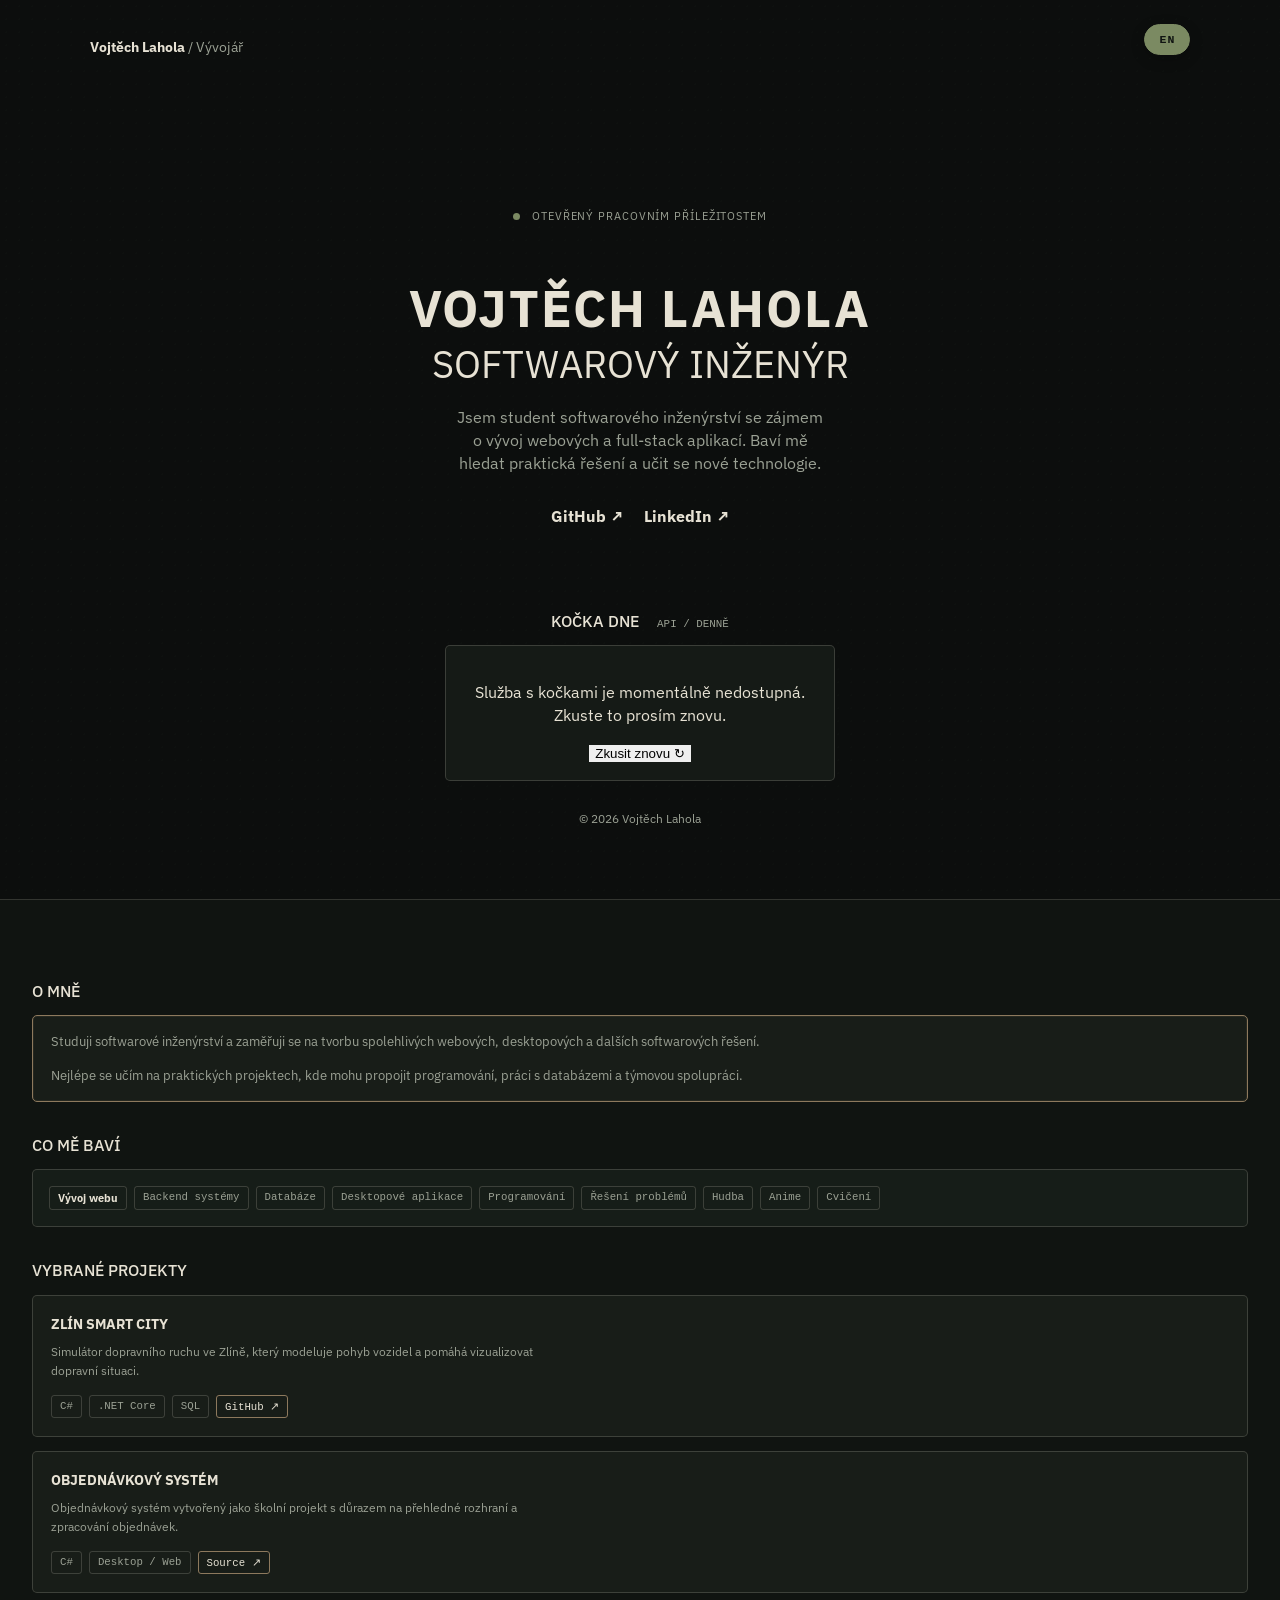
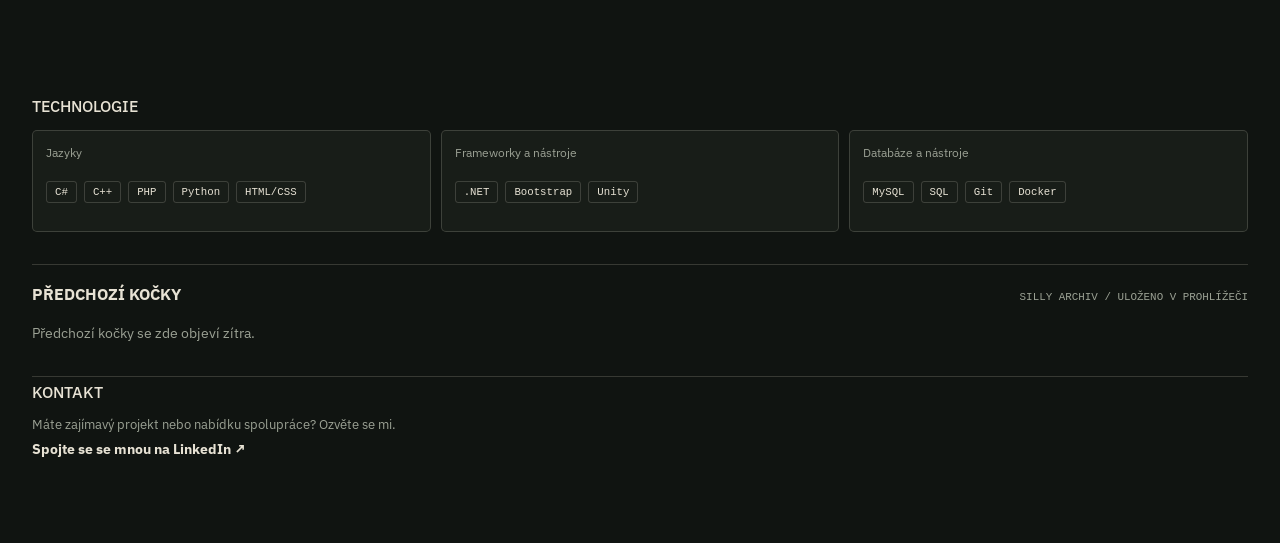
==== commit 315a2343: "Refactor cat history management and update UI elements for improved clarity and responsiveness" ====
--- a/index.html
+++ b/index.html
@@ -26,7 +26,6 @@
           <div class="identity-links">
             <a href="https://github.com/VojtechLahola" target="_blank" rel="noreferrer">GitHub ↗</a>
             <a href="https://www.linkedin.com/" target="_blank" rel="noreferrer">LinkedIn ↗</a>
-            <a href="mailto:hello@vojtechlahola.dev">E-mail ↗</a>
           </div>
         </div>
         <div class="hero-cat">
@@ -55,8 +54,8 @@
         </section>
 
         <section class="panel focus-panel">
-          <h2 class="panel-title" data-cs="Oblasti zájmu" data-en="Focus areas">Oblasti zájmu</h2>
-          <div class="work-tags"><span data-cs="Čemu se věnuji" data-en="What I enjoy">Čemu se věnuji</span><span data-cs="Vývoj webu" data-en="Web development">Vývoj webu</span><span data-cs="Backend systémy" data-en="Backend systems">Backend systémy</span><span data-cs="Databáze" data-en="Databases">Databáze</span><span data-cs="Desktopové aplikace" data-en="Desktop apps">Desktopové aplikace</span><span data-cs="Automatizace" data-en="Automation">Automatizace</span><span data-cs="Řešení problémů" data-en="Problem solving">Řešení problémů</span></div>
+          <h2 class="panel-title" data-cs="Co mě baví" data-en="Things I enjoy">Co mě baví</h2>
+          <div class="work-tags"><span data-cs="Vývoj webu" data-en="Web development">Vývoj webu</span><span data-cs="Backend systémy" data-en="Backend systems">Backend systémy</span><span data-cs="Databáze" data-en="Databases">Databáze</span><span data-cs="Desktopové aplikace" data-en="Desktop apps">Desktopové aplikace</span><span data-cs="Programování" data-en="Programming">Programování</span><span data-cs="Řešení problémů" data-en="Problem solving">Řešení problémů</span><span data-cs="Hudba" data-en="Music">Hudba</span><span data-cs="Anime" data-en="Anime">Anime</span><span data-cs="Cvičení" data-en="Working out">Cvičení</span></div>
         </section>
 
         <section id="projects" class="panel projects-panel">
@@ -79,9 +78,9 @@
         <section id="stack" class="panel tech-panel">
           <h2 class="panel-title" data-cs="Technologie" data-en="Tech stack">Technologie</h2>
           <div class="tech-grid">
-            <div><h3 data-cs="Jazyky" data-en="Languages">Jazyky</h3><p><span>C#</span><span>.NET</span></p></div>
-            <div><h3 data-cs="Frameworky" data-en="Frameworks">Frameworky</h3><p><span>EF Core</span><span>SQL</span></p></div>
-            <div><h3 data-cs="Prostředí" data-en="Environment">Prostředí</h3><p><span>WSL2</span><span>Ubuntu</span></p></div>
+            <div><h3 data-cs="Jazyky" data-en="Languages">Jazyky</h3><p><span>C#</span><span>C++</span><span>PHP</span><span>Python</span><span>HTML/CSS</span></p></div>
+            <div><h3 data-cs="Frameworky a nástroje" data-en="Frameworks and tools">Frameworky a nástroje</h3><p><span>.NET</span><span>Bootstrap</span><span>Unity</span></p></div>
+            <div><h3 data-cs="Databáze a nástroje" data-en="Databases and tools">Databáze a nástroje</h3><p><span>MySQL</span><span>SQL</span><span>Git</span><span>Docker</span></p></div>
           </div>
         </section>
 
@@ -94,7 +93,7 @@
         <section id="contact" class="panel contact-panel">
           <h2 class="panel-title" data-cs="Kontakt" data-en="Contact">Kontakt</h2>
           <p data-cs="Máte zajímavý projekt nebo nabídku spolupráce? Ozvěte se mi." data-en="Have an interesting project or collaboration offer? Get in touch.">Máte zajímavý projekt nebo nabídku spolupráce? Ozvěte se mi.</p>
-          <a href="mailto:hello@vojtechlahola.dev">hello@vojtechlahola.dev ↗</a>
+          <a href="https://www.linkedin.com/" target="_blank" rel="noreferrer">Spojte se se mnou na LinkedIn ↗</a>
         </section>
       </aside>
     </div>
--- a/style.css
+++ b/style.css
@@ -114,20 +114,25 @@
   top: 24px;
   right: clamp(24px, 7vw, 96px);
   z-index: 1;
-  padding: 6px 9px;
-  border: 1px solid var(--line);
-  border-radius: 3px;
-  color: var(--muted);
-  background: transparent;
+  min-width: 46px;
+  padding: 8px 11px;
+  border: 1px solid var(--olive);
+  border-radius: 999px;
+  color: var(--background);
+  background: var(--olive);
   cursor: pointer;
-  font: 0.68rem "Courier New", monospace;
-  transition: border-color 180ms ease, color 180ms ease, background-color 180ms ease;
+  font: 700 0.72rem "Courier New", monospace;
+  letter-spacing: 0.08em;
+  box-shadow: 0 4px 14px rgba(0, 0, 0, 0.22);
+  transition: border-color 180ms ease, color 180ms ease, background-color 180ms ease, transform 180ms ease, box-shadow 180ms ease;
 }
 
 .language-toggle:hover {
-  border-color: var(--accent-line);
-  color: var(--ink);
-  background: rgba(123, 138, 98, 0.12);
+  border-color: var(--sand);
+  color: var(--background);
+  background: var(--sand);
+  box-shadow: 0 6px 18px rgba(0, 0, 0, 0.3);
+  transform: translateY(-2px);
 }
 
 .wordmark,
@@ -178,7 +183,7 @@
   text-transform: uppercase;
 }
 
-.status-line span {
+.status-line > span:first-child {
   display: inline-block;
   width: 7px;
   height: 7px;
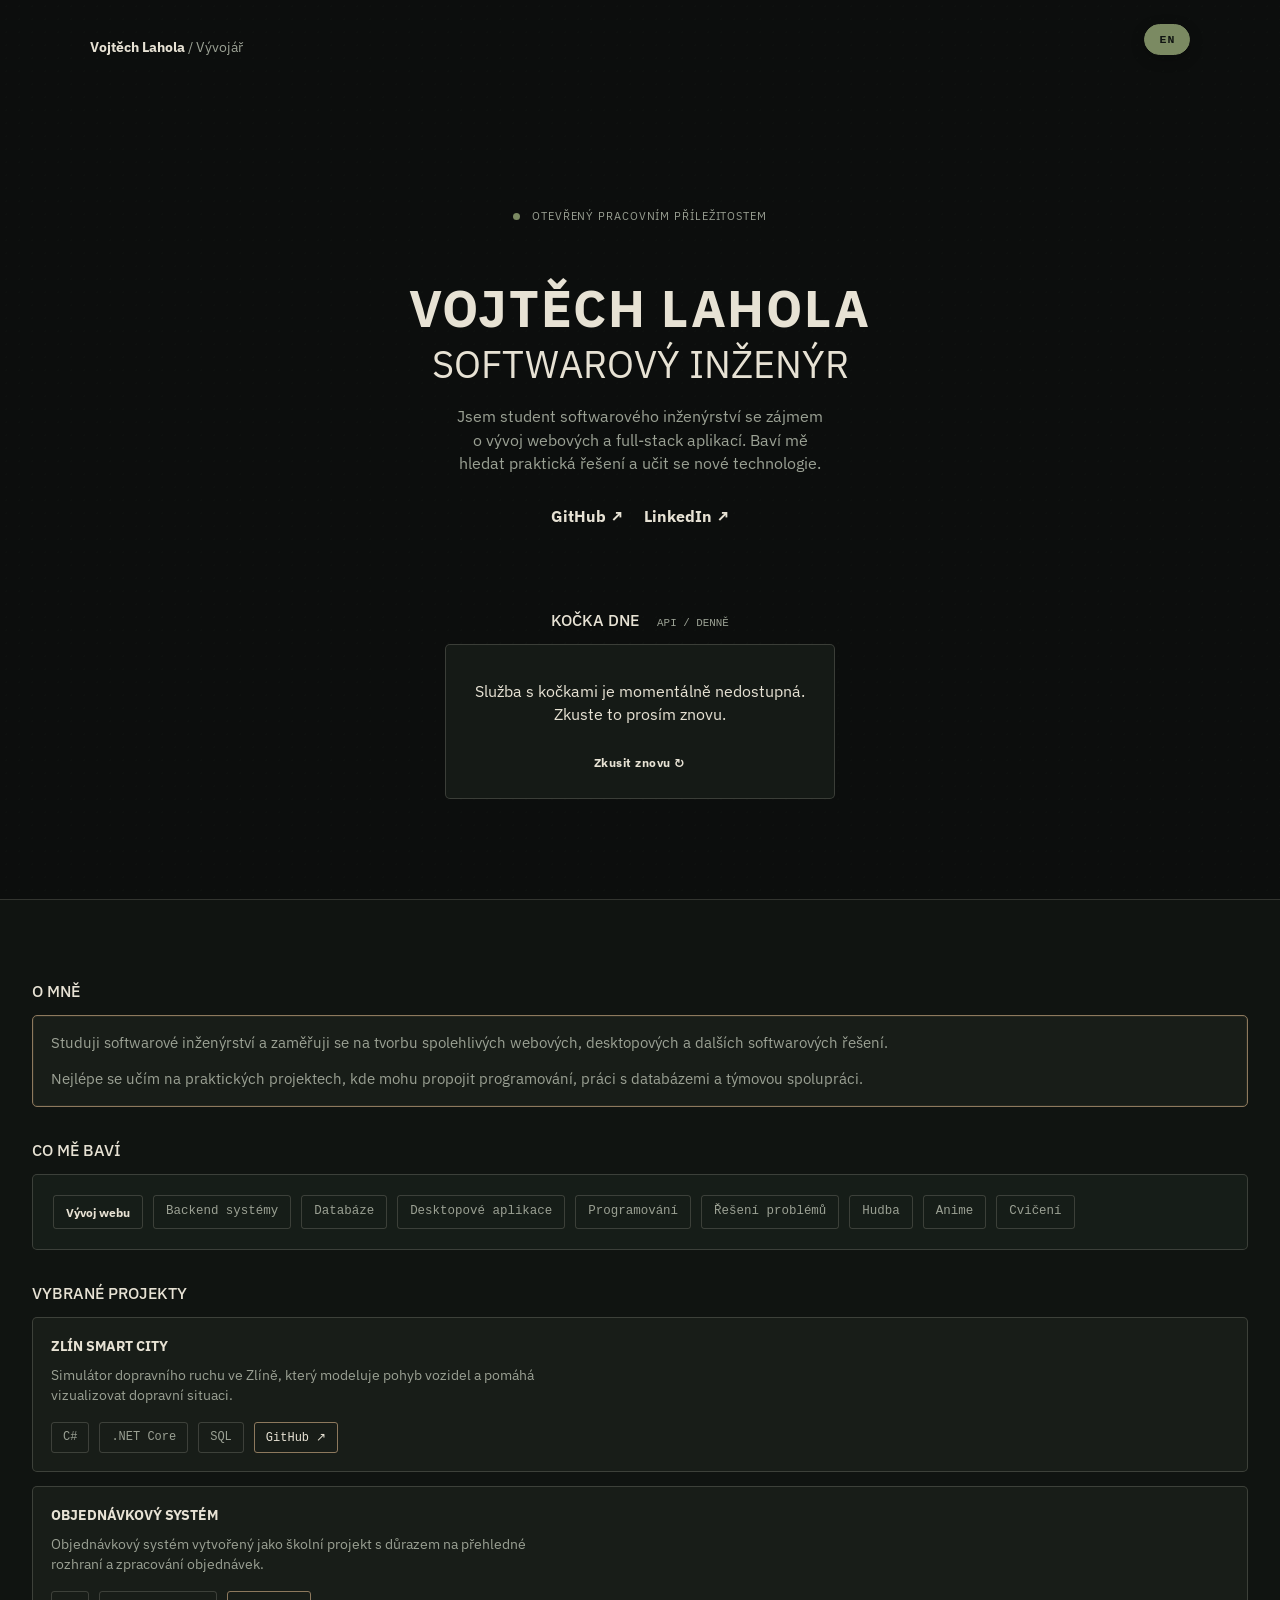
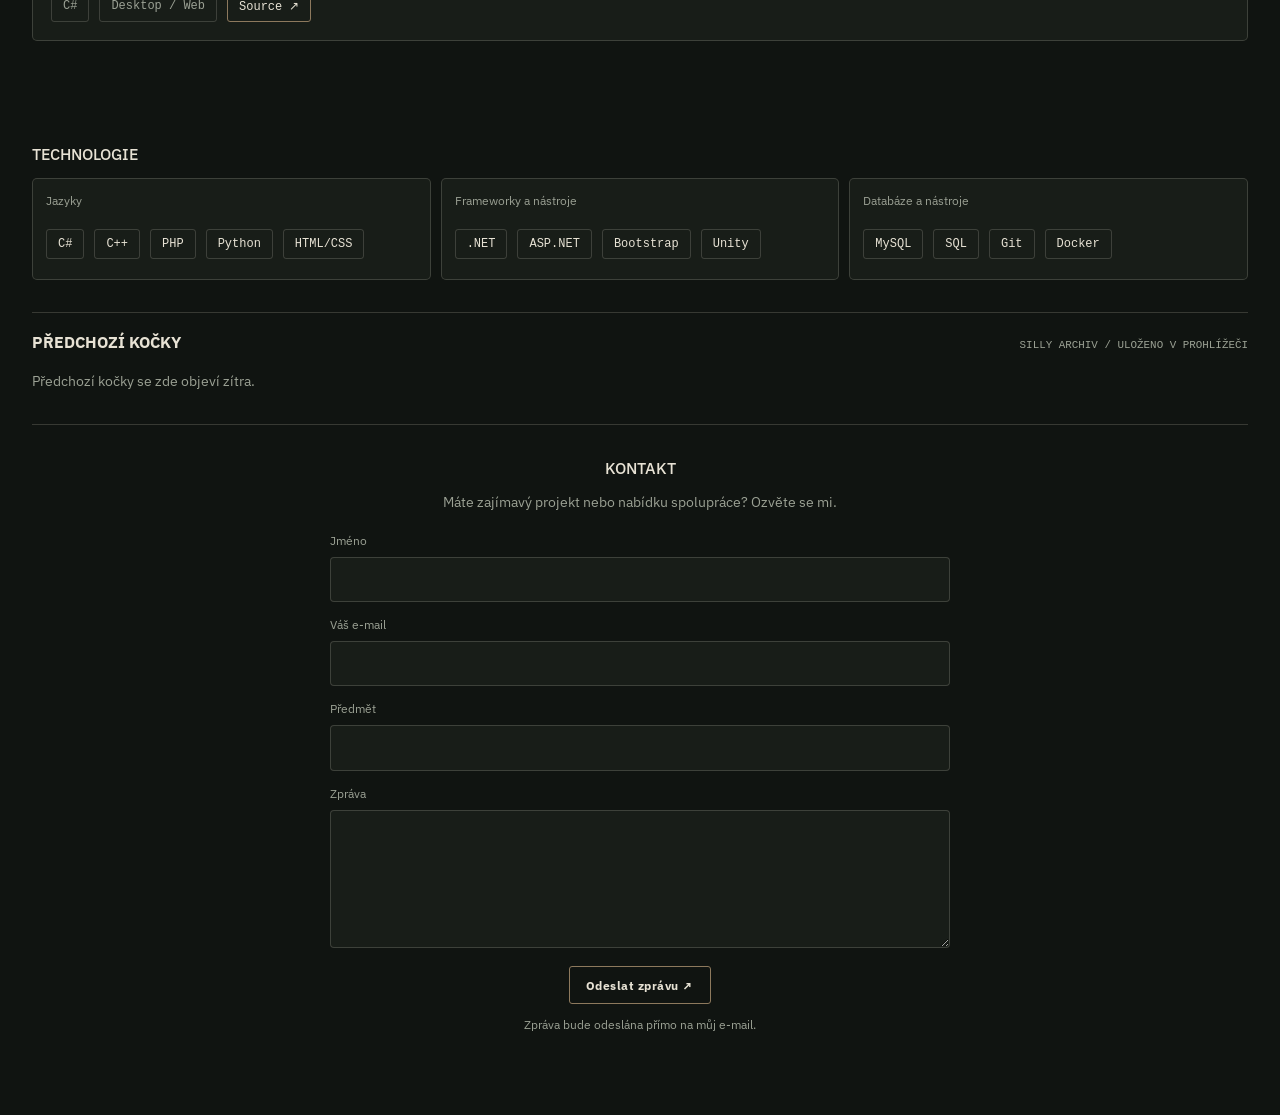
==== commit 00e10117: "Implement contact form with validation and submission handling; update styles for improved layout an" ====
--- a/index.html
+++ b/index.html
@@ -25,7 +25,7 @@
           <p class="identity-summary" data-cs="Jsem student softwarového inženýrství se zájmem o vývoj webových a full-stack aplikací. Baví mě hledat praktická řešení a učit se nové technologie." data-en="I am a software engineering student interested in web and full-stack applications. I enjoy finding practical solutions and learning new technologies.">Jsem student softwarového inženýrství se zájmem o vývoj webových a full-stack aplikací. Baví mě hledat praktická řešení a učit se nové technologie.</p>
           <div class="identity-links">
             <a href="https://github.com/VojtechLahola" target="_blank" rel="noreferrer">GitHub ↗</a>
-            <a href="https://www.linkedin.com/" target="_blank" rel="noreferrer">LinkedIn ↗</a>
+            <a href="https://www.linkedin.com/in/vojt%C4%9Bch-lahola-96957a279/" target="_blank" rel="noreferrer">LinkedIn ↗</a>
           </div>
         </div>
         <div class="hero-cat">
@@ -41,7 +41,6 @@
             <button class="button button-primary retry-button" type="button" data-cs="Zkusit znovu ↻" data-en="Try again ↻">Zkusit znovu ↻</button>
           </div>
         </div>
-        <p class="identity-footer">© <span id="current-year"></span> Vojtěch Lahola</p>
       </aside>
 
       <main id="top" class="dashboard-main">
@@ -63,7 +62,7 @@
           <div class="project-list">
             <article class="project-row">
               <div><h3 data-cs="Zlín Smart City" data-en="Zlín Smart City">Zlín Smart City</h3><p data-cs="Simulátor dopravního ruchu ve Zlíně, který modeluje pohyb vozidel a pomáhá vizualizovat dopravní situaci." data-en="A traffic simulator for Zlín that models vehicle movement and helps visualize traffic conditions.">Simulátor dopravního ruchu ve Zlíně, který modeluje pohyb vozidel a pomáhá vizualizovat dopravní situaci.</p></div>
-              <div class="tag-list"><span>C#</span><span>.NET Core</span><span>SQL</span><a href="https://github.com/" target="_blank" rel="noreferrer">GitHub ↗</a></div>
+              <div class="tag-list"><span>C#</span><span>.NET Core</span><span>SQL</span><a href="https://github.com/VojtechLahola/Zlin-Smart-City" target="_blank" rel="noreferrer">GitHub ↗</a></div>
             </article>
             <article class="project-row">
               <div><h3 data-cs="Objednávkový systém" data-en="Ordering System">Objednávkový systém</h3><p data-cs="Objednávkový systém vytvořený jako školní projekt s důrazem na přehledné rozhraní a zpracování objednávek." data-en="An ordering system built as a school project, focused on a clear interface and order processing.">Objednávkový systém vytvořený jako školní projekt s důrazem na přehledné rozhraní a zpracování objednávek.</p></div>
@@ -79,7 +78,7 @@
           <h2 class="panel-title" data-cs="Technologie" data-en="Tech stack">Technologie</h2>
           <div class="tech-grid">
             <div><h3 data-cs="Jazyky" data-en="Languages">Jazyky</h3><p><span>C#</span><span>C++</span><span>PHP</span><span>Python</span><span>HTML/CSS</span></p></div>
-            <div><h3 data-cs="Frameworky a nástroje" data-en="Frameworks and tools">Frameworky a nástroje</h3><p><span>.NET</span><span>Bootstrap</span><span>Unity</span></p></div>
+            <div><h3 data-cs="Frameworky a nástroje" data-en="Frameworks and tools">Frameworky a nástroje</h3><p><span>.NET</span><span>ASP.NET</span><span>Bootstrap</span><span>Unity</span></p></div>
             <div><h3 data-cs="Databáze a nástroje" data-en="Databases and tools">Databáze a nástroje</h3><p><span>MySQL</span><span>SQL</span><span>Git</span><span>Docker</span></p></div>
           </div>
         </section>
@@ -93,7 +92,19 @@
         <section id="contact" class="panel contact-panel">
           <h2 class="panel-title" data-cs="Kontakt" data-en="Contact">Kontakt</h2>
           <p data-cs="Máte zajímavý projekt nebo nabídku spolupráce? Ozvěte se mi." data-en="Have an interesting project or collaboration offer? Get in touch.">Máte zajímavý projekt nebo nabídku spolupráce? Ozvěte se mi.</p>
-          <a href="https://www.linkedin.com/" target="_blank" rel="noreferrer">Spojte se se mnou na LinkedIn ↗</a>
+          <form class="contact-form" action="https://formspree.io/f/xkjrjyry" method="POST">
+            <label for="contact-name" data-cs="Jméno" data-en="Name">Jméno</label>
+            <input id="contact-name" name="name" type="text" autocomplete="name" required />
+            <label for="contact-email" data-cs="Váš e-mail" data-en="Your email">Váš e-mail</label>
+            <input id="contact-email" name="email" type="email" autocomplete="email" required />
+            <label for="contact-subject" data-cs="Předmět" data-en="Subject">Předmět</label>
+            <input id="contact-subject" name="subject" type="text" required />
+            <label for="contact-message" data-cs="Zpráva" data-en="Message">Zpráva</label>
+            <textarea id="contact-message" name="message" rows="5" required></textarea>
+            <button class="button button-primary" type="submit" data-cs="Odeslat zprávu ↗" data-en="Send message ↗">Odeslat zprávu ↗</button>
+          </form>
+          <p class="contact-note" data-cs="Zpráva bude odeslána přímo na můj e-mail." data-en="Your message will be sent directly to my email.">Zpráva bude odeslána přímo na můj e-mail.</p>
+          <p class="contact-status" role="status" aria-live="polite" hidden></p>
         </section>
       </aside>
     </div>
--- a/style.css
+++ b/style.css
@@ -388,7 +388,7 @@
 .panel-box p {
   margin: 0 0 14px;
   color: var(--muted);
-  font-size: 0.84rem;
+  font-size: 0.94rem;
 }
 
 .panel-box p:last-child {
@@ -421,7 +421,7 @@
   max-width: 500px;
   margin: 0;
   color: var(--muted);
-  font-size: 0.78rem;
+  font-size: 0.88rem;
 }
 
 .tag-list,
@@ -429,7 +429,7 @@
 .tech-grid p {
   display: flex;
   flex-wrap: wrap;
-  gap: 7px;
+  gap: 10px;
 }
 
 .tag-list {
@@ -440,11 +440,11 @@
 .tag-list a,
 .work-tags span,
 .tech-grid p span {
-  padding: 4px 8px;
+  padding: 7px 11px;
   border: 1px solid var(--line);
   border-radius: 3px;
   color: var(--muted);
-  font: 0.67rem "Courier New", monospace;
+  font: 0.75rem "Courier New", monospace;
 }
 
 .tag-list a {
@@ -472,6 +472,16 @@
   font-weight: 700;
 }
 
+.focus-panel .work-tags {
+  gap: 10px;
+  padding: 20px;
+}
+
+.focus-panel .work-tags span {
+  padding: 8px 12px;
+  font-size: 0.78rem;
+}
+
 .side-projects {
   display: grid;
   grid-template-columns: 1fr 1fr;
@@ -515,14 +525,15 @@
 }
 
 .contact-panel {
-  padding-top: 4px;
+  padding-top: 32px;
   border-top: 1px solid var(--line);
+  text-align: center;
 }
 
 .contact-panel p {
-  margin: 0 0 3px;
-  color: var(--muted);
-  font-size: 0.8rem;
+  margin: 0 auto 3px;
+  color: var(--muted);
+  font-size: 0.9rem;
 }
 
 .contact-panel a {
@@ -530,6 +541,49 @@
   font-size: 0.85rem;
   font-weight: 700;
   transition: color 180ms ease;
+}
+
+.contact-form {
+  display: grid;
+  gap: 8px;
+  max-width: 620px;
+  margin: 18px auto 0;
+  text-align: left;
+}
+
+.contact-form label {
+  color: var(--muted);
+  font-size: 0.78rem;
+}
+
+.contact-form input,
+.contact-form textarea {
+  width: 100%;
+  margin-bottom: 5px;
+  border: 1px solid var(--line);
+  border-radius: 4px;
+  padding: 10px 12px;
+  color: var(--ink);
+  background: rgba(27, 33, 28, 0.78);
+  font: inherit;
+  resize: vertical;
+}
+
+.contact-form input:focus,
+.contact-form textarea:focus {
+  outline: 1px solid var(--olive);
+  border-color: var(--olive);
+}
+
+.contact-form button {
+  justify-self: center;
+  margin-top: 5px;
+}
+
+.contact-note {
+  margin: 12px 0 0 !important;
+  color: var(--muted);
+  font-size: 0.75rem !important;
 }
 
 .sr-only {
@@ -544,6 +598,39 @@
   border: 0;
 }
 
+.contact-status {
+  margin-top: 14px !important;
+  color: var(--olive) !important;
+  font-size: 0.82rem !important;
+  font-weight: 600;
+}
+
+.button {
+  border: 1px solid var(--accent-line);
+  border-radius: 3px;
+  padding: 10px 16px;
+  color: var(--sand);
+  background: transparent;
+  cursor: pointer;
+  font: 700 0.78rem "IBM Plex Sans", sans-serif;
+  letter-spacing: 0.04em;
+  transition: border-color 180ms ease, color 180ms ease, background-color 180ms ease, transform 180ms ease;
+}
+
+.button:hover:not(:disabled),
+.button:focus-visible {
+  border-color: var(--olive);
+  color: var(--background);
+  background: var(--olive);
+  outline: none;
+  transform: translateY(-2px);
+}
+
+.button:disabled {
+  cursor: wait;
+  opacity: 0.65;
+}
+
 @media (max-width: 1400px) {
   .identity-panel {
     display: grid;
@@ -682,6 +769,10 @@
     padding-top: 5px;
   }
 
+  .contact-form {
+    width: 100%;
+  }
+
   .side-projects,
   .tech-grid {
     grid-template-columns: 1fr;
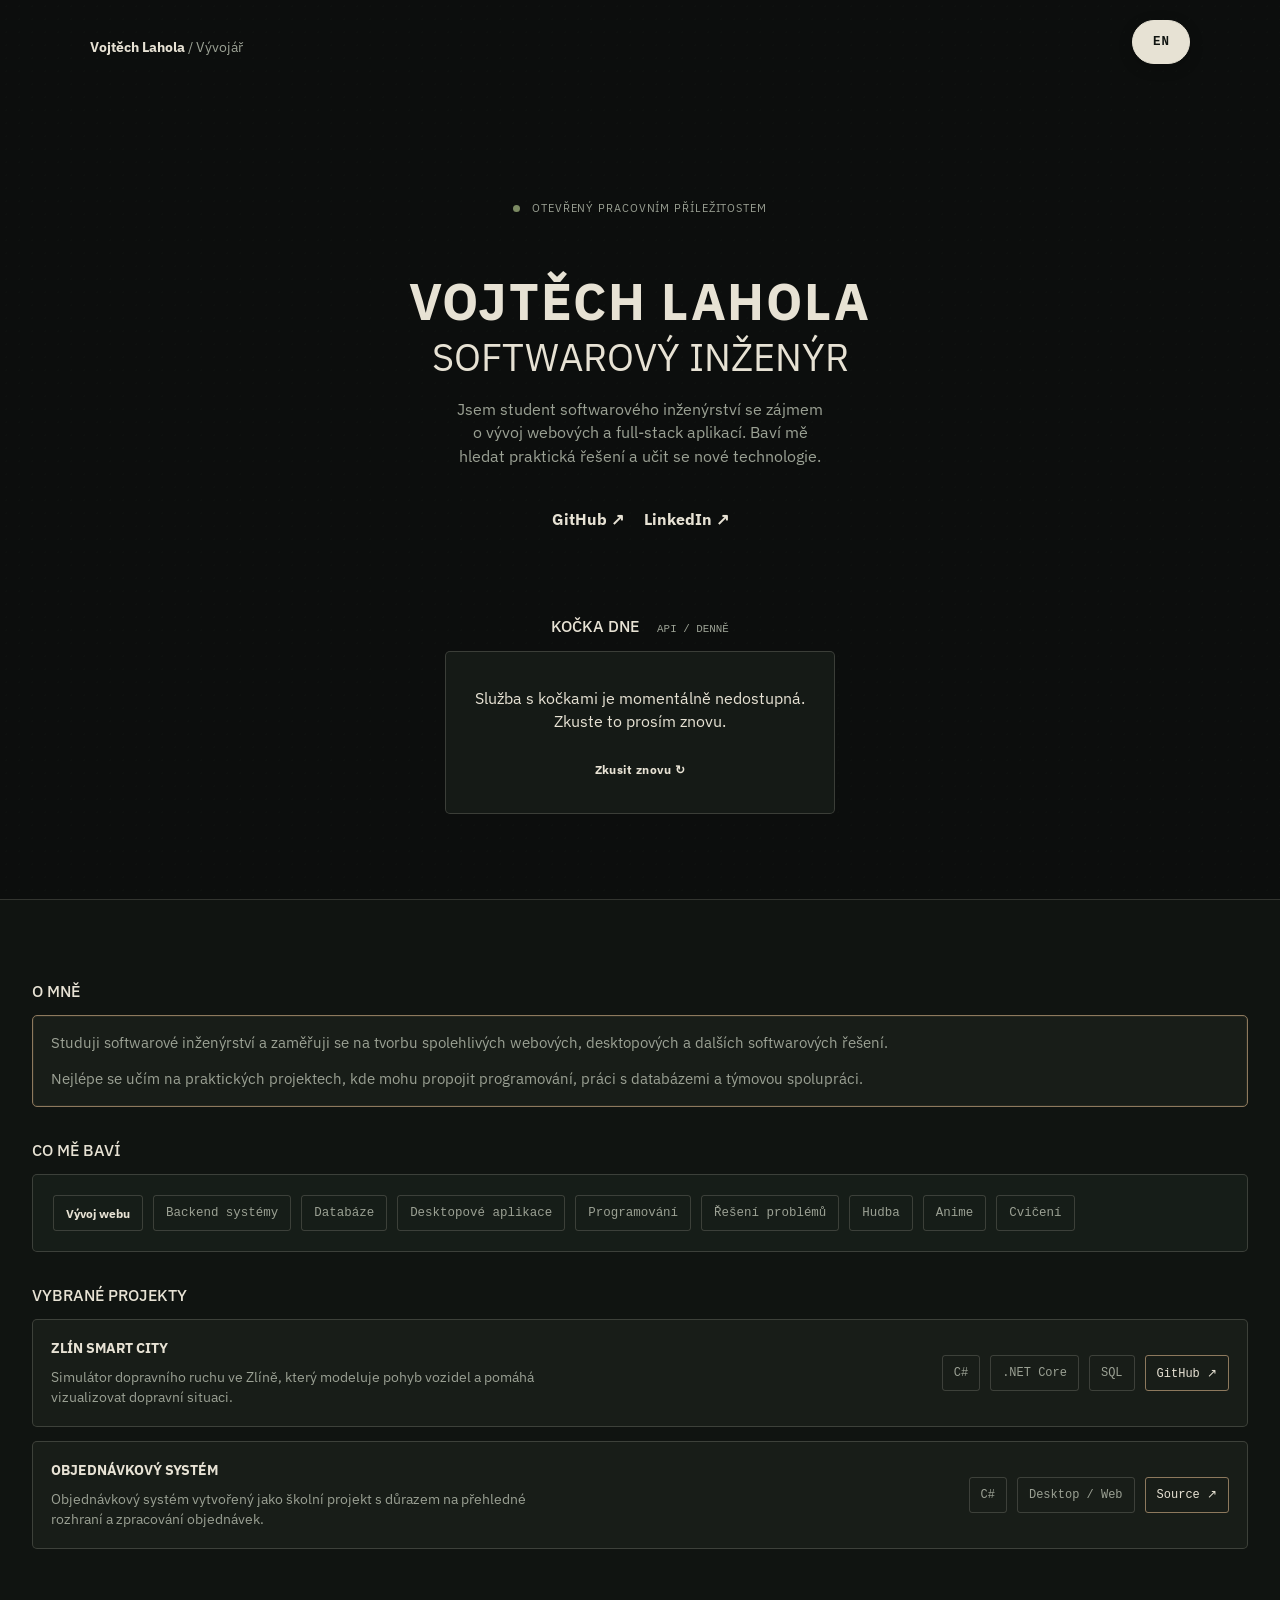
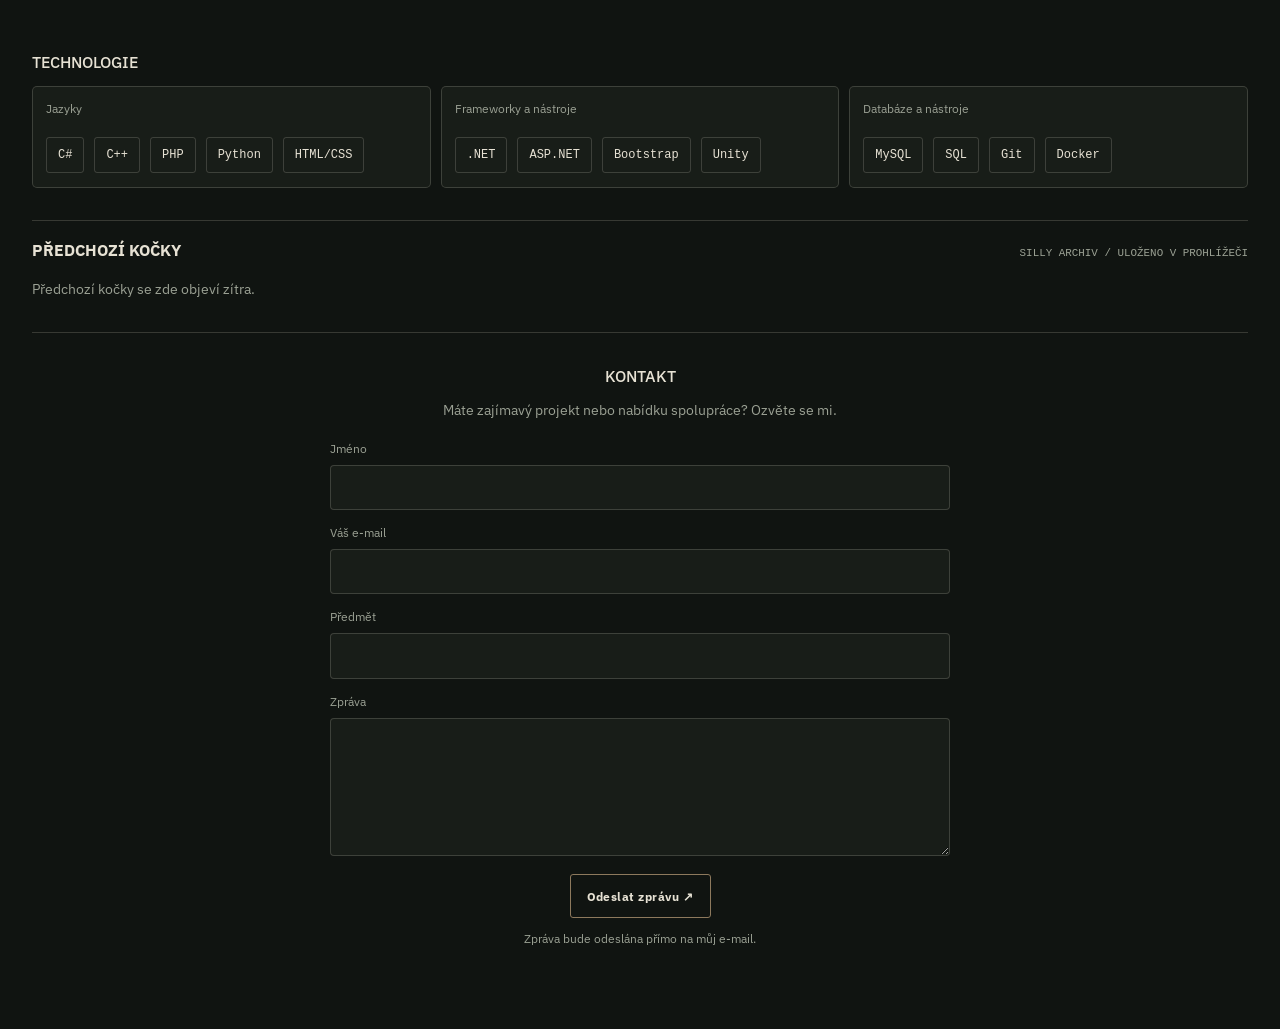
==== commit 4af2af58: "Refactor code structure for improved readability and maintainability" ====
--- a/index.html
+++ b/index.html
@@ -5,11 +5,13 @@
     <meta name="viewport" content="width=device-width, initial-scale=1.0" />
     <meta name="description" content="Portfolio of Vojtech Lahola, software engineer." />
     <title>Vojtech Lahola / Softwarový inženýr</title>
-    <link rel="preconnect" href="https://fonts.googleapis.com" />
-    <link rel="preconnect" href="https://fonts.gstatic.com" crossorigin />
-    <link href="https://fonts.googleapis.com/css2?family=IBM+Plex+Sans:wght@400;500;600;700&display=swap" rel="stylesheet" />
-    <link rel="stylesheet" href="style.css?v=responsive-layout-animations" />
-    <link rel="stylesheet" href="cat.css?v=cat-history-row" />
+    <link rel="preconnect" href="https://api.thecatapi.com" />
+    <link rel="preload" as="style" href="style.css?v=contact-form-responsive" onload="this.onload=null;this.rel='stylesheet'" />
+    <link rel="preload" as="style" href="cat.css?v=cat-history-row" onload="this.onload=null;this.rel='stylesheet'" />
+    <noscript>
+      <link rel="stylesheet" href="style.css?v=contact-form-responsive" />
+      <link rel="stylesheet" href="cat.css?v=cat-history-row" />
+    </noscript>
     <script src="script.js" defer></script>
     <script src="cat.js" defer></script>
   </head>
@@ -35,7 +37,7 @@
           </div>
           <div class="cat-card" aria-live="polite">
             <div class="cat-loading"><span class="loading-dot"></span><p data-cs="Hledám dnešní kočku..." data-en="Finding today’s cat...">Hledám dnešní kočku...</p></div>
-            <img class="cat-image" alt="" />
+            <img class="cat-image" width="560" height="360" decoding="async" alt="" />
             <div class="cat-details"><p class="cat-date"></p><a class="text-link cat-source" href="#" target="_blank" rel="noreferrer" data-cs="Originál ↗" data-en="Original ↗">Originál ↗</a></div>
             <p class="cat-error" role="alert"></p>
             <button class="button button-primary retry-button" type="button" data-cs="Zkusit znovu ↻" data-en="Try again ↻">Zkusit znovu ↻</button>
--- a/style.css
+++ b/style.css
@@ -12,6 +12,24 @@
   --motion-ease: cubic-bezier(0.22, 1, 0.36, 1);
 }
 
+@font-face {
+  font-family: "IBM Plex Sans";
+  font-style: normal;
+  font-weight: 400 700;
+  font-display: swap;
+  src: url("fonts/ibm-plex-sans-latin-ext.woff2") format("woff2");
+  unicode-range: U+0100-024F, U+1E00-1EFF, U+20A0-20AB;
+}
+
+@font-face {
+  font-family: "IBM Plex Sans";
+  font-style: normal;
+  font-weight: 400 700;
+  font-display: swap;
+  src: url("fonts/ibm-plex-sans-latin.woff2") format("woff2");
+  unicode-range: U+0000-00FF, U+0131, U+0152-0153, U+02BB-02BC, U+02C6, U+02DA, U+02DC, U+2000-206F, U+20AC, U+2122, U+2191-2193, U+2212, U+2215;
+}
+
 * {
   box-sizing: border-box;
 }
@@ -111,26 +129,27 @@
 
 .language-toggle {
   position: absolute;
-  top: 24px;
+  top: 20px;
   right: clamp(24px, 7vw, 96px);
   z-index: 1;
-  min-width: 46px;
-  padding: 8px 11px;
-  border: 1px solid var(--olive);
+  min-width: 58px;
+  min-height: 44px;
+  padding: 10px 14px;
+  border: 1px solid var(--sand);
   border-radius: 999px;
   color: var(--background);
-  background: var(--olive);
+  background: var(--sand);
   cursor: pointer;
-  font: 700 0.72rem "Courier New", monospace;
+  font: 700 0.78rem "Courier New", monospace;
   letter-spacing: 0.08em;
   box-shadow: 0 4px 14px rgba(0, 0, 0, 0.22);
   transition: border-color 180ms ease, color 180ms ease, background-color 180ms ease, transform 180ms ease, box-shadow 180ms ease;
 }
 
 .language-toggle:hover {
-  border-color: var(--sand);
+  border-color: var(--olive);
   color: var(--background);
-  background: var(--sand);
+  background: var(--olive);
   box-shadow: 0 6px 18px rgba(0, 0, 0, 0.3);
   transform: translateY(-2px);
 }
@@ -233,6 +252,9 @@
 }
 
 .identity-links a {
+  display: inline-flex;
+  align-items: center;
+  min-height: 44px;
   transition: color 180ms ease, transform 180ms ease;
 }
 
@@ -401,10 +423,10 @@
 }
 
 .project-row {
-  display: flex;
-  flex-direction: column;
-  justify-content: space-between;
-  min-height: 124px;
+  display: grid;
+  grid-template-columns: minmax(0, 1fr) auto;
+  align-items: center;
+  gap: 24px;
   padding: 18px;
 }
 
@@ -433,16 +455,22 @@
 }
 
 .tag-list {
-  margin-top: 16px;
+  justify-content: flex-end;
+  margin-top: 0;
 }
 
 .tag-list span,
 .tag-list a,
 .work-tags span,
 .tech-grid p span {
+  display: inline-flex;
+  align-items: center;
+  justify-content: center;
+  min-height: 36px;
   padding: 7px 11px;
   border: 1px solid var(--line);
   border-radius: 3px;
+  text-align: center;
   color: var(--muted);
   font: 0.75rem "Courier New", monospace;
 }
@@ -606,6 +634,7 @@
 }
 
 .button {
+  min-height: 44px;
   border: 1px solid var(--accent-line);
   border-radius: 3px;
   padding: 10px 16px;
@@ -773,6 +802,18 @@
     width: 100%;
   }
 
+  .project-row {
+    display: flex;
+    flex-direction: column;
+    align-items: stretch;
+    gap: 0;
+  }
+
+  .project-row .tag-list {
+    justify-content: flex-start;
+    margin-top: 16px;
+  }
+
   .side-projects,
   .tech-grid {
     grid-template-columns: 1fr;
--- a/cat.css
+++ b/cat.css
@@ -195,7 +195,16 @@
 }
 
 .cat-source {
+  display: inline-flex;
+  align-items: center;
+  min-height: 44px;
   font-size: 0.85rem;
+}
+
+.cat-history-actions a {
+  display: inline-flex;
+  align-items: center;
+  min-height: 44px;
 }
 
 .cat-error {
--- a/style.css
+++ b/style.css
@@ -12,6 +12,24 @@
   --motion-ease: cubic-bezier(0.22, 1, 0.36, 1);
 }
 
+@font-face {
+  font-family: "IBM Plex Sans";
+  font-style: normal;
+  font-weight: 400 700;
+  font-display: swap;
+  src: url("fonts/ibm-plex-sans-latin-ext.woff2") format("woff2");
+  unicode-range: U+0100-024F, U+1E00-1EFF, U+20A0-20AB;
+}
+
+@font-face {
+  font-family: "IBM Plex Sans";
+  font-style: normal;
+  font-weight: 400 700;
+  font-display: swap;
+  src: url("fonts/ibm-plex-sans-latin.woff2") format("woff2");
+  unicode-range: U+0000-00FF, U+0131, U+0152-0153, U+02BB-02BC, U+02C6, U+02DA, U+02DC, U+2000-206F, U+20AC, U+2122, U+2191-2193, U+2212, U+2215;
+}
+
 * {
   box-sizing: border-box;
 }
@@ -111,26 +129,27 @@
 
 .language-toggle {
   position: absolute;
-  top: 24px;
+  top: 20px;
   right: clamp(24px, 7vw, 96px);
   z-index: 1;
-  min-width: 46px;
-  padding: 8px 11px;
-  border: 1px solid var(--olive);
+  min-width: 58px;
+  min-height: 44px;
+  padding: 10px 14px;
+  border: 1px solid var(--sand);
   border-radius: 999px;
   color: var(--background);
-  background: var(--olive);
+  background: var(--sand);
   cursor: pointer;
-  font: 700 0.72rem "Courier New", monospace;
+  font: 700 0.78rem "Courier New", monospace;
   letter-spacing: 0.08em;
   box-shadow: 0 4px 14px rgba(0, 0, 0, 0.22);
   transition: border-color 180ms ease, color 180ms ease, background-color 180ms ease, transform 180ms ease, box-shadow 180ms ease;
 }
 
 .language-toggle:hover {
-  border-color: var(--sand);
+  border-color: var(--olive);
   color: var(--background);
-  background: var(--sand);
+  background: var(--olive);
   box-shadow: 0 6px 18px rgba(0, 0, 0, 0.3);
   transform: translateY(-2px);
 }
@@ -233,6 +252,9 @@
 }
 
 .identity-links a {
+  display: inline-flex;
+  align-items: center;
+  min-height: 44px;
   transition: color 180ms ease, transform 180ms ease;
 }
 
@@ -401,10 +423,10 @@
 }
 
 .project-row {
-  display: flex;
-  flex-direction: column;
-  justify-content: space-between;
-  min-height: 124px;
+  display: grid;
+  grid-template-columns: minmax(0, 1fr) auto;
+  align-items: center;
+  gap: 24px;
   padding: 18px;
 }
 
@@ -433,16 +455,22 @@
 }
 
 .tag-list {
-  margin-top: 16px;
+  justify-content: flex-end;
+  margin-top: 0;
 }
 
 .tag-list span,
 .tag-list a,
 .work-tags span,
 .tech-grid p span {
+  display: inline-flex;
+  align-items: center;
+  justify-content: center;
+  min-height: 36px;
   padding: 7px 11px;
   border: 1px solid var(--line);
   border-radius: 3px;
+  text-align: center;
   color: var(--muted);
   font: 0.75rem "Courier New", monospace;
 }
@@ -606,6 +634,7 @@
 }
 
 .button {
+  min-height: 44px;
   border: 1px solid var(--accent-line);
   border-radius: 3px;
   padding: 10px 16px;
@@ -773,6 +802,18 @@
     width: 100%;
   }
 
+  .project-row {
+    display: flex;
+    flex-direction: column;
+    align-items: stretch;
+    gap: 0;
+  }
+
+  .project-row .tag-list {
+    justify-content: flex-start;
+    margin-top: 16px;
+  }
+
   .side-projects,
   .tech-grid {
     grid-template-columns: 1fr;
--- a/cat.css
+++ b/cat.css
@@ -195,7 +195,16 @@
 }
 
 .cat-source {
+  display: inline-flex;
+  align-items: center;
+  min-height: 44px;
   font-size: 0.85rem;
+}
+
+.cat-history-actions a {
+  display: inline-flex;
+  align-items: center;
+  min-height: 44px;
 }
 
 .cat-error {
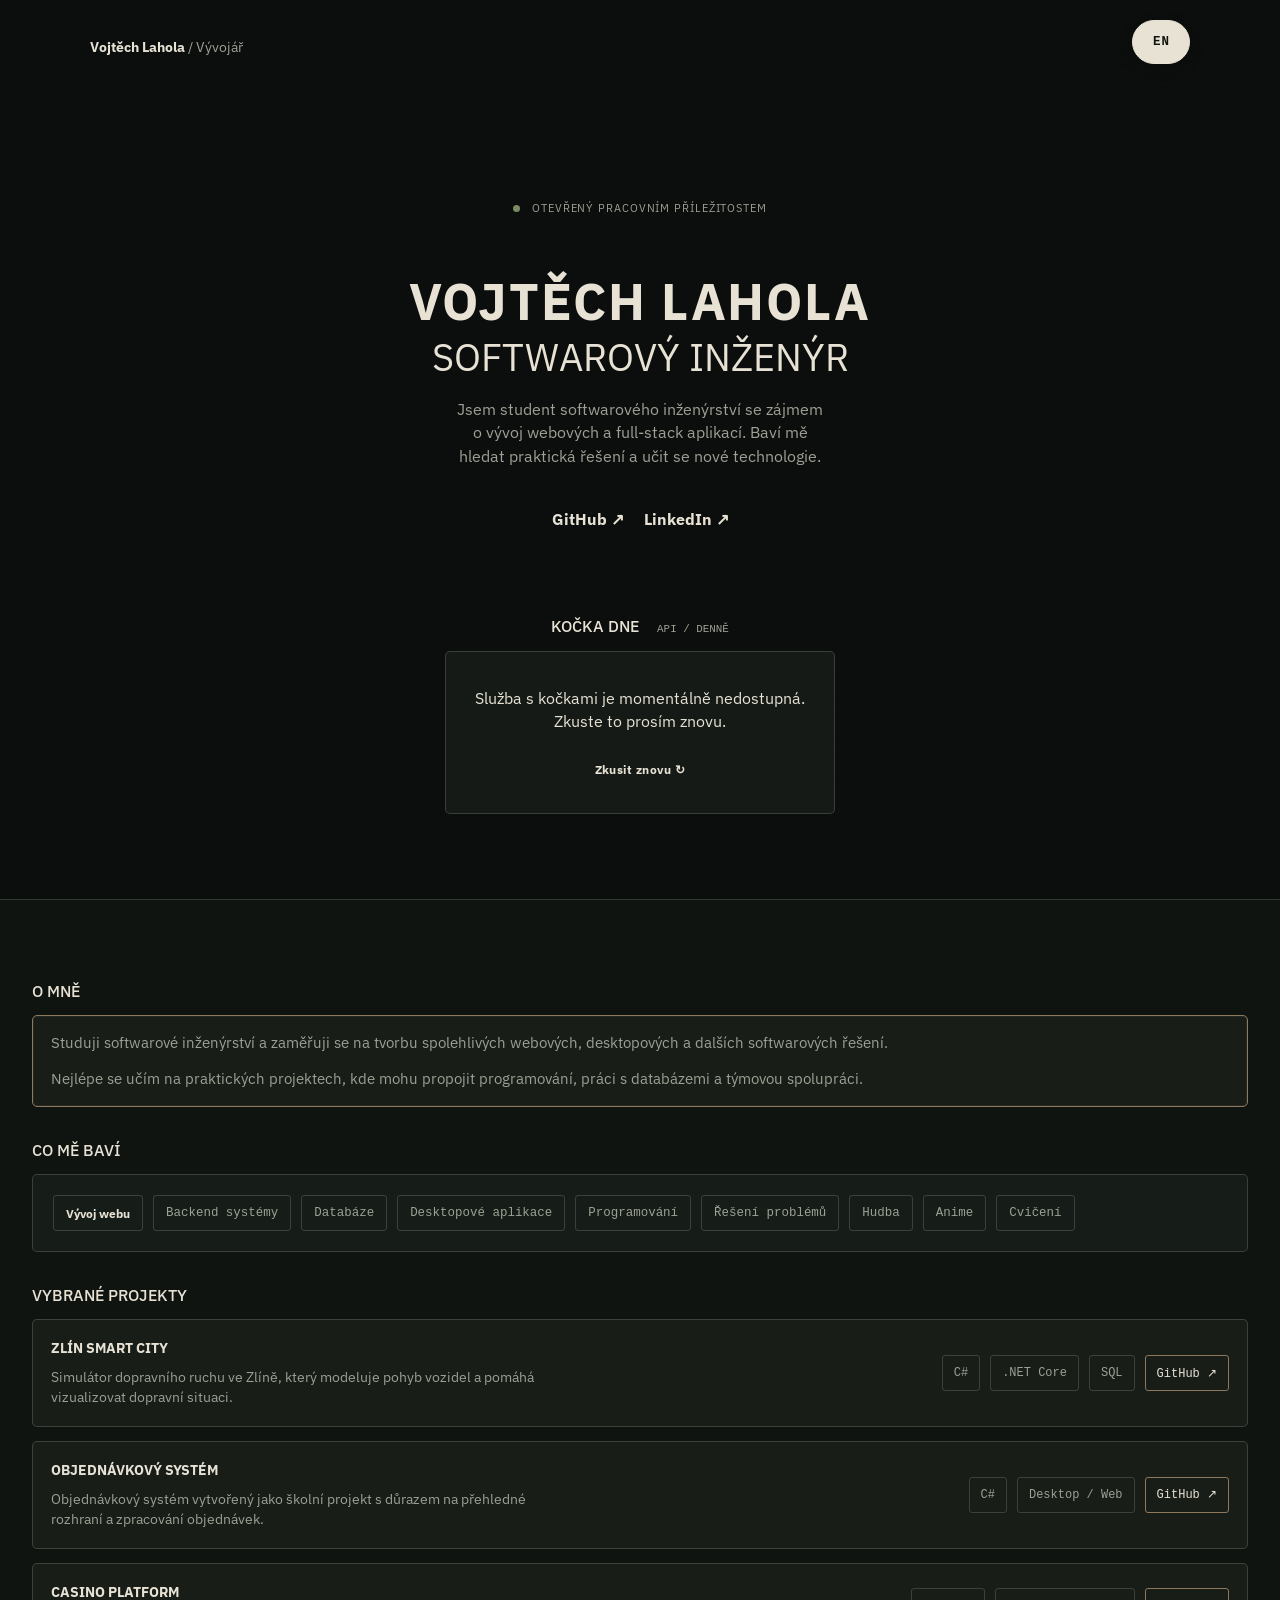
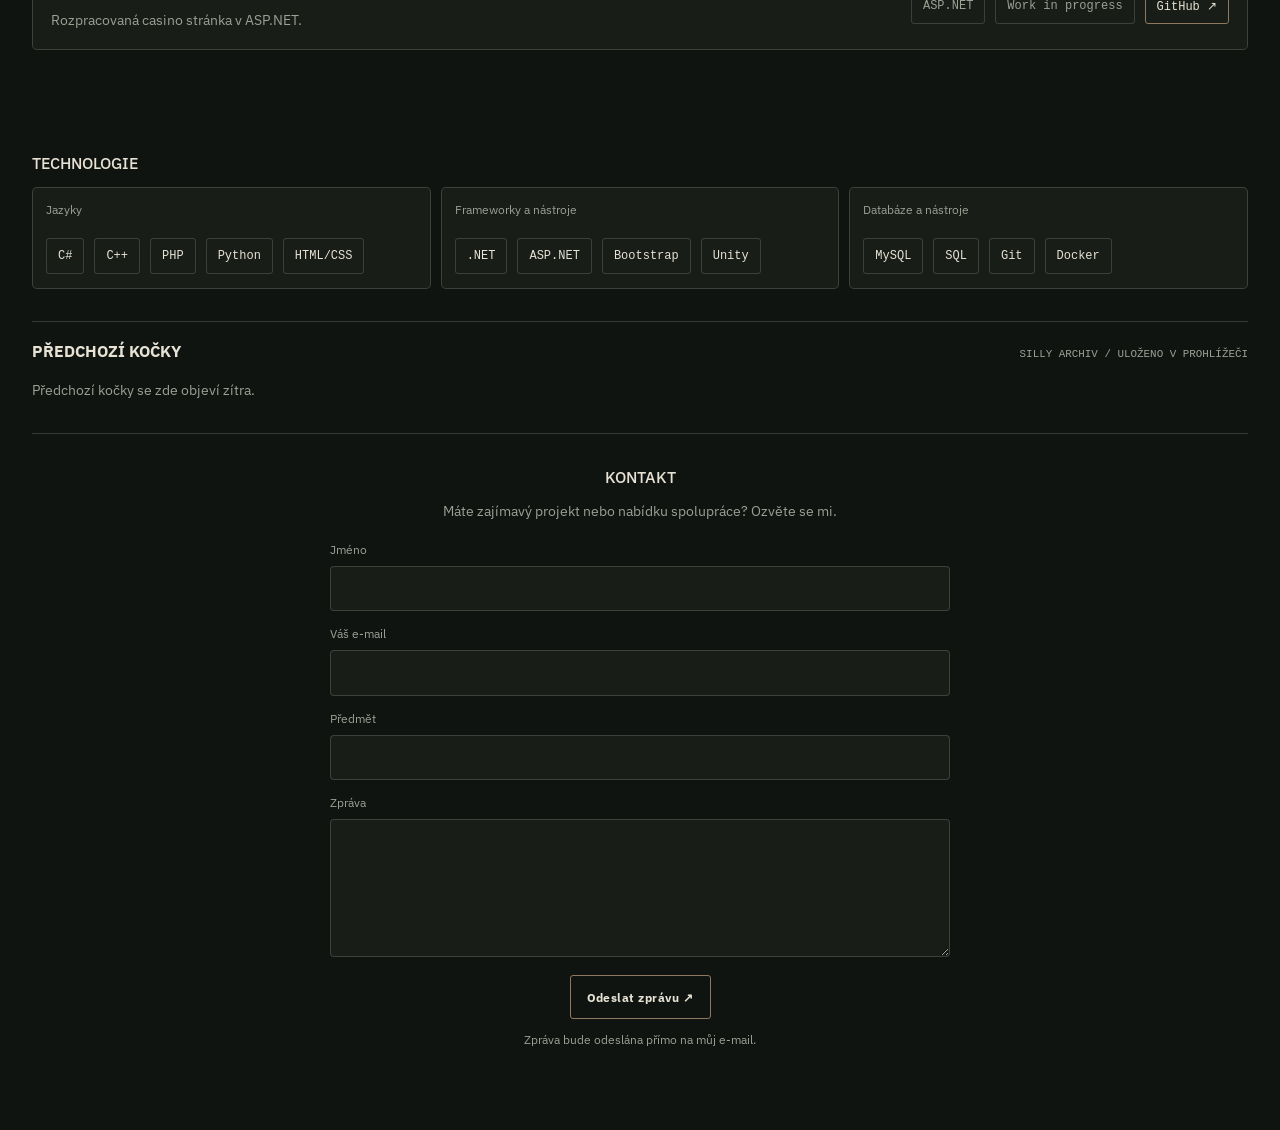
==== commit b3a3f680: "Enhance cat history management and prevent duplicate entries; update project links in index.html" ====
--- a/index.html
+++ b/index.html
@@ -68,7 +68,11 @@
             </article>
             <article class="project-row">
               <div><h3 data-cs="Objednávkový systém" data-en="Ordering System">Objednávkový systém</h3><p data-cs="Objednávkový systém vytvořený jako školní projekt s důrazem na přehledné rozhraní a zpracování objednávek." data-en="An ordering system built as a school project, focused on a clear interface and order processing.">Objednávkový systém vytvořený jako školní projekt s důrazem na přehledné rozhraní a zpracování objednávek.</p></div>
-              <div class="tag-list"><span>C#</span><span>Desktop / Web</span><a href="https://github.com/" target="_blank" rel="noreferrer">Source ↗</a></div>
+              <div class="tag-list"><span>C#</span><span>Desktop / Web</span><a href="https://github.com/VojtechLahola/OrderingSystemMenza" target="_blank" rel="noreferrer">GitHub ↗</a></div>
+            </article>
+            <article class="project-row">
+              <div><h3>Casino Platform</h3><p data-cs="Rozpracovaná casino stránka v ASP.NET." data-en="A casino website in ASP.NET, currently a work in progress.">Rozpracovaná casino stránka v ASP.NET.</p></div>
+              <div class="tag-list"><span>ASP.NET</span><span>Work in progress</span><a href="https://github.com/VojtechLahola/Casino-Platform" target="_blank" rel="noreferrer">GitHub ↗</a></div>
             </article>
           </div>
         </section>
